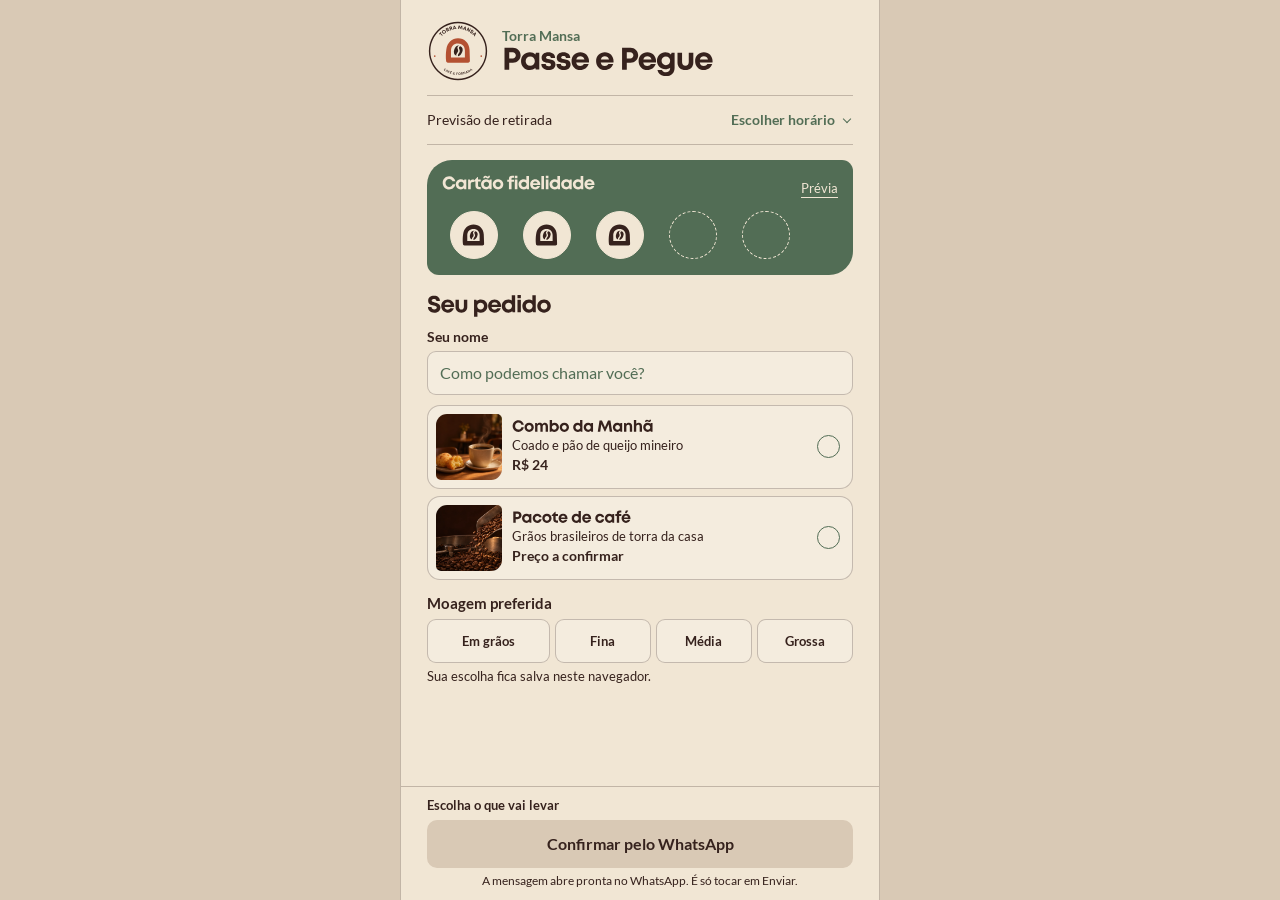
==== app/index.html @ 56e71d8d "Publicar aplicativo Passe e Pegue" ====
<!doctype html>
<html lang="pt-BR">
<head>
  <meta charset="utf-8">
  <meta name="viewport" content="width=device-width, initial-scale=1, viewport-fit=cover">
  <meta name="theme-color" content="#F1E6D4">
  <meta name="description" content="Passe e Pegue, retirada rápida da Torra Mansa Café & Fornada.">
  <title>Passe e Pegue · Torra Mansa</title>
  <link rel="icon" href="../assets/selo.svg" type="image/svg+xml">
  <link rel="stylesheet" href="estilo.css">
  <script src="app.js" defer></script>
</head>
<body>
  <div class="app">
    <header class="cabecalho">
      <div class="marca">
        <img src="../assets/selo.svg" alt="Selo da Torra Mansa Café &amp; Fornada" width="62" height="62">
        <div>
          <p>Torra Mansa</p>
          <h1><span class="mont-leitura">Passe e Pegue</span><span class="mont-linhas" aria-hidden="true"><svg class="mont-desenho" aria-hidden="true" focusable="false" width="6786" height="1000" viewBox="0 0 6786 1000"><g transform="translate(0 790)" fill="currentColor"><path transform="translate(0 0)" d="M349.4499969482422 -700.0H80.08999633789062V0.0H231.5399932861328V-218.5399932861328H349.4499969482422C490.0 -218.5399932861328 596.5399932861328 -321.2699890136719 596.5399932861328 -459.2699890136719C596.5399932861328 -597.4499816894531 489.8199920654297 -699.9999847412109 349.4499969482422 -699.9999847412109ZM342.8199920654297 -358.8199920654297H231.5399932861328V-559.7199859619141H342.8199920654297C402.9099884033203 -559.7199859619141 443.08998107910156 -517.4499816894531 443.08998107910156 -459.2699890136719C443.08998107910156 -401.0899963378906 402.9099884033203 -358.8199920654297 342.8199920654297 -358.8199920654297Z"/><path transform="translate(576 0)" d="M510.9100036621094 -540.8200073242188 495.30999755859375 -489.2200012207031C448.6300048828125 -530.8399963378906 387.2100067138672 -555.2699890136719 317.90000915527344 -555.2699890136719C155.45001220703125 -555.2699890136719 34.6300048828125 -433.62998962402344 34.6300048828125 -270.8099822998047C34.6300048828125 -107.3599853515625 155.45001220703125 15.280014038085938 317.90000915527344 15.280014038085938C386.02000427246094 15.280014038085938 446.52000427246094 -8.519989013671875 492.88999938964844 -49.1199951171875L505.44000244140625 -0.80999755859375H619.8899993896484V-540.8099975585938ZM329.8000030517578 -122.80999755859375C244.97999572753906 -122.80999755859375 182.6199951171875 -186.1699981689453 182.6199951171875 -270.80999755859375C182.6199951171875 -355.4499969482422 244.97999572753906 -418.80999755859375 329.8000030517578 -418.80999755859375C414.62001037597656 -418.80999755859375 476.8000030517578 -355.6300048828125 476.8000030517578 -270.80999755859375C476.8000030517578 -185.989990234375 414.62001037597656 -122.80999755859375 329.8000030517578 -122.80999755859375Z"/><path transform="translate(1226 0)" d="M261.9100036621094 15.270004272460938C398.27000427246094 15.270004272460938 488.36000061035156 -56.459991455078125 488.36000061035156 -166.63998413085938C488.36000061035156 -298.1899871826172 375.8999938964844 -316.8299865722656 287.80999755859375 -332.6499938964844C231.72000122070312 -342.8299865722656 185.6300048828125 -351.1899871826172 185.6300048828125 -387.1899871826172C185.6300048828125 -418.09999084472656 212.45001220703125 -438.9199981689453 257.90000915527344 -438.9199981689453C308.8100128173828 -438.9199981689453 338.90000915527344 -417.74000549316406 339.45001220703125 -374.8300018310547H478.00001525878906C477.45001220703125 -482.74000549316406 391.90000915527344 -555.2900085449219 261.5400085449219 -555.2900085449219C131.1800079345703 -555.2900085449219 44.27000427246094 -484.74000549316406 44.27000427246094 -382.5600128173828C44.27000427246094 -255.29000854492188 154.0 -232.20001220703125 240.27000427246094 -217.8400115966797C297.36000061035156 -208.30001831054688 344.1800079345703 -197.12002563476562 344.1800079345703 -160.21002197265625C344.1800079345703 -124.12002563476562 307.9100036621094 -105.76002502441406 267.37001037597656 -105.76002502441406C215.010009765625 -105.76002502441406 178.19000244140625 -129.76002502441406 177.4600067138672 -177.8500213623047H35.100006103515625C35.83000183105469 -62.120025634765625 126.3800048828125 15.239974975585938 261.9199981689453 15.239974975585938Z"/><path transform="translate(1711 0)" d="M261.9100036621094 15.270004272460938C398.27000427246094 15.270004272460938 488.36000061035156 -56.459991455078125 488.36000061035156 -166.63998413085938C488.36000061035156 -298.1899871826172 375.8999938964844 -316.8299865722656 287.80999755859375 -332.6499938964844C231.72000122070312 -342.8299865722656 185.6300048828125 -351.1899871826172 185.6300048828125 -387.1899871826172C185.6300048828125 -418.09999084472656 212.45001220703125 -438.9199981689453 257.90000915527344 -438.9199981689453C308.8100128173828 -438.9199981689453 338.90000915527344 -417.74000549316406 339.45001220703125 -374.8300018310547H478.00001525878906C477.45001220703125 -482.74000549316406 391.90000915527344 -555.2900085449219 261.5400085449219 -555.2900085449219C131.1800079345703 -555.2900085449219 44.27000427246094 -484.74000549316406 44.27000427246094 -382.5600128173828C44.27000427246094 -255.29000854492188 154.0 -232.20001220703125 240.27000427246094 -217.8400115966797C297.36000061035156 -208.30001831054688 344.1800079345703 -197.12002563476562 344.1800079345703 -160.21002197265625C344.1800079345703 -124.12002563476562 307.9100036621094 -105.76002502441406 267.37001037597656 -105.76002502441406C215.010009765625 -105.76002502441406 178.19000244140625 -129.76002502441406 177.4600067138672 -177.8500213623047H35.100006103515625C35.83000183105469 -62.120025634765625 126.3800048828125 15.239974975585938 261.9199981689453 15.239974975585938Z"/><path transform="translate(2196 0)" d="M594.2700042724609 -271.9100036621094C594.2700042724609 -427.4600067138672 480.5400085449219 -555.2800140380859 314.7200012207031 -555.2800140380859C154.4499969482422 -555.2800140380859 34.62998962402344 -432.6400146484375 34.62998962402344 -270.00001525878906C34.62998962402344 -108.18000793457031 155.26998901367188 15.269989013671875 314.71998596191406 15.269989013671875C440.0799865722656 15.269989013671875 543.4399871826172 -59.730010986328125 582.7099914550781 -177.4600067138672H429.25999450683594C407.0800018310547 -138.82000732421875 365.44000244140625 -114.82000732421875 314.7100067138672 -114.82000732421875C243.88999938964844 -114.82000732421875 195.44000244140625 -155.40000915527344 182.75 -229.10000610351562H591.4400024414062C593.260009765625 -243.37001037597656 594.260009765625 -257.6400146484375 594.260009765625 -271.91001892089844ZM314.7100067138672 -430.6400146484375C380.2300109863281 -430.6400146484375 427.6400146484375 -394.8400115966797 448.28001403808594 -328.82000732421875H186.6000213623047C203.56002807617188 -392.7300109863281 249.71002197265625 -430.6400146484375 314.71002197265625 -430.6400146484375Z"/><path transform="translate(2983 0)" d="M594.2700042724609 -271.9100036621094C594.2700042724609 -427.4600067138672 480.5400085449219 -555.2800140380859 314.7200012207031 -555.2800140380859C154.4499969482422 -555.2800140380859 34.62998962402344 -432.6400146484375 34.62998962402344 -270.00001525878906C34.62998962402344 -108.18000793457031 155.26998901367188 15.269989013671875 314.71998596191406 15.269989013671875C440.0799865722656 15.269989013671875 543.4399871826172 -59.730010986328125 582.7099914550781 -177.4600067138672H429.25999450683594C407.0800018310547 -138.82000732421875 365.44000244140625 -114.82000732421875 314.7100067138672 -114.82000732421875C243.88999938964844 -114.82000732421875 195.44000244140625 -155.40000915527344 182.75 -229.10000610351562H591.4400024414062C593.260009765625 -243.37001037597656 594.260009765625 -257.6400146484375 594.260009765625 -271.91001892089844ZM314.7100067138672 -430.6400146484375C380.2300109863281 -430.6400146484375 427.6400146484375 -394.8400115966797 448.28001403808594 -328.82000732421875H186.6000213623047C203.56002807617188 -392.7300109863281 249.71002197265625 -430.6400146484375 314.71002197265625 -430.6400146484375Z"/><path transform="translate(3770 0)" d="M349.4499969482422 -700.0H80.08999633789062V0.0H231.5399932861328V-218.5399932861328H349.4499969482422C490.0 -218.5399932861328 596.5399932861328 -321.2699890136719 596.5399932861328 -459.2699890136719C596.5399932861328 -597.4499816894531 489.8199920654297 -699.9999847412109 349.4499969482422 -699.9999847412109ZM342.8199920654297 -358.8199920654297H231.5399932861328V-559.7199859619141H342.8199920654297C402.9099884033203 -559.7199859619141 443.08998107910156 -517.4499816894531 443.08998107910156 -459.2699890136719C443.08998107910156 -401.0899963378906 402.9099884033203 -358.8199920654297 342.8199920654297 -358.8199920654297Z"/><path transform="translate(4346 0)" d="M594.2700042724609 -271.9100036621094C594.2700042724609 -427.4600067138672 480.5400085449219 -555.2800140380859 314.7200012207031 -555.2800140380859C154.4499969482422 -555.2800140380859 34.62998962402344 -432.6400146484375 34.62998962402344 -270.00001525878906C34.62998962402344 -108.18000793457031 155.26998901367188 15.269989013671875 314.71998596191406 15.269989013671875C440.0799865722656 15.269989013671875 543.4399871826172 -59.730010986328125 582.7099914550781 -177.4600067138672H429.25999450683594C407.0800018310547 -138.82000732421875 365.44000244140625 -114.82000732421875 314.7100067138672 -114.82000732421875C243.88999938964844 -114.82000732421875 195.44000244140625 -155.40000915527344 182.75 -229.10000610351562H591.4400024414062C593.260009765625 -243.37001037597656 594.260009765625 -257.6400146484375 594.260009765625 -271.91001892089844ZM314.7100067138672 -430.6400146484375C380.2300109863281 -430.6400146484375 427.6400146484375 -394.8400115966797 448.28001403808594 -328.82000732421875H186.6000213623047C203.56002807617188 -392.7300109863281 249.71002197265625 -430.6400146484375 314.71002197265625 -430.6400146484375Z"/><path transform="translate(4934 0)" d="M506.0899963378906 -540.0 482.5500030517578 -486.38999938964844C435.9300079345703 -529.4600067138672 373.45001220703125 -555.2700042724609 303.0900115966797 -555.2700042724609C152.27000427246094 -555.2700042724609 34.6300048828125 -435.0 34.6300048828125 -284.0C34.6300048828125 -132.17999267578125 152.27000427246094 -13.719985961914062 303.0900115966797 -13.719985961914062C361.53001403808594 -13.719985961914062 414.4900207519531 -31.339981079101562 457.4500274658203 -61.79998779296875V-41.71998596191406C457.4500274658203 37.28001403808594 396.09002685546875 85.010009765625 322.3600311279297 85.010009765625C268.4500274658203 85.010009765625 211.27003479003906 60.28001403808594 194.81002807617188 11.6400146484375H49.630035400390625C74.5400390625 135.00001525878906 178.5400390625 209.91001892089844 324.81004333496094 209.91001892089844C495.5400390625 209.91001892089844 600.6300354003906 106.37002563476562 600.6300354003906 -62.719970703125V-539.9899749755859ZM320.4500427246094 -144.25997924804688C240.0000457763672 -144.25997924804688 182.64004516601562 -203.25997924804688 182.64004516601562 -283.98997497558594C182.64004516601562 -364.07997131347656 240.82003784179688 -423.07997131347656 320.4600372314453 -423.07997131347656C400.9100341796875 -423.07997131347656 458.09002685546875 -364.2599639892578 458.09002685546875 -283.9899597167969C458.09002685546875 -203.0799560546875 400.09002685546875 -144.25994873046875 320.4500274658203 -144.25994873046875Z"/><path transform="translate(5565 0)" d="M316.82000732421875 15.279998779296875C469.5400085449219 15.279998779296875 570.0900115966797 -82.18000793457031 570.0900115966797 -228.00001525878906V-540.0000152587891H424.0900115966797V-244.63002014160156C424.0900115966797 -168.8200225830078 384.45001220703125 -122.00001525878906 316.82000732421875 -122.00001525878906C249.36000061035156 -122.00001525878906 208.72000122070312 -167.8200225830078 208.72000122070312 -244.63002014160156V-540.0000152587891H62.720001220703125V-228.00001525878906C62.720001220703125 -82.18000793457031 164.27000427246094 15.279998779296875 316.82000732421875 15.279998779296875Z"/><path transform="translate(6158 0)" d="M594.2700042724609 -271.9100036621094C594.2700042724609 -427.4600067138672 480.5400085449219 -555.2800140380859 314.7200012207031 -555.2800140380859C154.4499969482422 -555.2800140380859 34.62998962402344 -432.6400146484375 34.62998962402344 -270.00001525878906C34.62998962402344 -108.18000793457031 155.26998901367188 15.269989013671875 314.71998596191406 15.269989013671875C440.0799865722656 15.269989013671875 543.4399871826172 -59.730010986328125 582.7099914550781 -177.4600067138672H429.25999450683594C407.0800018310547 -138.82000732421875 365.44000244140625 -114.82000732421875 314.7100067138672 -114.82000732421875C243.88999938964844 -114.82000732421875 195.44000244140625 -155.40000915527344 182.75 -229.10000610351562H591.4400024414062C593.260009765625 -243.37001037597656 594.260009765625 -257.6400146484375 594.260009765625 -271.91001892089844ZM314.7100067138672 -430.6400146484375C380.2300109863281 -430.6400146484375 427.6400146484375 -394.8400115966797 448.28001403808594 -328.82000732421875H186.6000213623047C203.56002807617188 -392.7300109863281 249.71002197265625 -430.6400146484375 314.71002197265625 -430.6400146484375Z"/></g></svg></span></h1>
        </div>
      </div>

      <details class="retirada">
        <summary>
          <span>Previsão de retirada</span>
          <span class="retirada-valor" id="previsao">Escolher horário</span>
        </summary>
        <div class="horario">
          <label for="horario">Horário desejado</label>
          <input id="horario" type="time" aria-describedby="horario-ajuda">
          <p id="horario-ajuda">A cafeteria confirma o horário pelo WhatsApp.</p>
        </div>
      </details>
    </header>

    <main class="conteudo">
      <section class="fidelidade" aria-labelledby="titulo-fidelidade">
        <div class="fidelidade-cabecalho">
          <h2 id="titulo-fidelidade"><span class="mont-leitura">Cartão fidelidade</span><span class="mont-linhas" aria-hidden="true"><svg class="mont-desenho" aria-hidden="true" focusable="false" width="8507" height="1000" viewBox="0 0 8507 1000"><g transform="translate(0 790)" fill="currentColor"><path transform="translate(0 0)" d="M401.0899963378906 15.089996337890625C574.4499969482422 15.089996337890625 710.3600006103516 -100.63999938964844 742.0 -273.72999572753906H589.3600006103516C564.1800079345703 -185.08999633789062 493.1800079345703 -129.4499969482422 401.0900115966797 -129.4499969482422C282.6300048828125 -129.4499969482422 193.0900115966797 -223.27000427246094 193.0900115966797 -349.1800079345703C193.0900115966797 -475.0900115966797 282.6300048828125 -570.5400085449219 401.0900115966797 -570.5400085449219C489.3600158691406 -570.5400085449219 559.3600158691406 -518.9000091552734 588.0000152587891 -436.260009765625H739.8200225830078C707.3700256347656 -602.3500061035156 571.4600219726562 -715.0800018310547 401.1000213623047 -715.0800018310547C195.55001831054688 -715.0800018310547 39.6400146484375 -557.5299987792969 39.6400146484375 -349.1699981689453C39.6400146484375 -142.44000244140625 195.55001831054688 15.110000610351562 401.1000213623047 15.110000610351562Z"/><path transform="translate(731 0)" d="M510.9100036621094 -540.8200073242188 495.30999755859375 -489.2200012207031C448.6300048828125 -530.8399963378906 387.2100067138672 -555.2699890136719 317.90000915527344 -555.2699890136719C155.45001220703125 -555.2699890136719 34.6300048828125 -433.62998962402344 34.6300048828125 -270.8099822998047C34.6300048828125 -107.3599853515625 155.45001220703125 15.280014038085938 317.90000915527344 15.280014038085938C386.02000427246094 15.280014038085938 446.52000427246094 -8.519989013671875 492.88999938964844 -49.1199951171875L505.44000244140625 -0.80999755859375H619.8899993896484V-540.8099975585938ZM329.8000030517578 -122.80999755859375C244.97999572753906 -122.80999755859375 182.6199951171875 -186.1699981689453 182.6199951171875 -270.80999755859375C182.6199951171875 -355.4499969482422 244.97999572753906 -418.80999755859375 329.8000030517578 -418.80999755859375C414.62001037597656 -418.80999755859375 476.8000030517578 -355.6300048828125 476.8000030517578 -270.80999755859375C476.8000030517578 -185.989990234375 414.62001037597656 -122.80999755859375 329.8000030517578 -122.80999755859375Z"/><path transform="translate(1381 0)" d="M346.27000427246094 -543.0C276.9100036621094 -543.0 228.12001037597656 -521.5899963378906 189.67001342773438 -473.8399963378906L163.7200164794922 -540.0H70.09001159667969V0.0H216.0900115966797V-280.5399932861328C216.0900115966797 -368.8199920654297 248.6300048828125 -405.2699890136719 330.9100036621094 -405.2699890136719H394.27000427246094V-542.9999847412109Z"/><path transform="translate(1752 0)" d="M334.0899963378906 -130.0C280.9100036621094 -130.0 250.91000366210938 -160.0 250.91000366210938 -212.17999267578125V-422.62998962402344H397.4499969482422V-539.9999847412109H248.4499969482422V-680.9099884033203H220.5399932861328L7.269989013671875 -454.17999267578125V-422.62998962402344H104.90998840332031V-192.8199920654297C104.90998840332031 -72.99998474121094 177.9099884033203 1.52587890625e-05 296.71998596191406 1.52587890625e-05H400.4499816894531V-129.99998474121094Z"/><path transform="translate(2137 0)" d="M236.17999267578125 -611.7299957275391C236.17999267578125 -635.4599914550781 252.71998596191406 -652.0999908447266 271.989990234375 -652.0999908447266C285.4399871826172 -652.0999908447266 299.4399871826172 -643.0099945068359 316.4399871826172 -632.9199981689453C340.8899841308594 -618.4700012207031 369.5299835205078 -599.1999969482422 410.16998291015625 -599.1999969482422C480.989990234375 -599.1999969482422 524.7199859619141 -651.2899932861328 524.7199859619141 -735.1100006103516V-746.1100006103516H443.989990234375V-737.1100006103516C443.989990234375 -712.3800048828125 429.4399871826172 -695.7400054931641 408.34999084472656 -695.7400054931641C389.8899841308594 -695.7400054931641 374.7099914550781 -705.8300018310547 358.5299987792969 -717.9199981689453C336.7099914550781 -734.0099945068359 311.0699920654297 -750.4700012207031 270.97999572753906 -750.4700012207031C198.33999633789062 -750.4700012207031 155.61000061035156 -697.5599975585938 155.61000061035156 -614.5599975585938V-604.0200042724609H236.16000366210938ZM510.88999938964844 -540.8400115966797 495.2899932861328 -489.24000549316406C448.61000061035156 -530.8600006103516 387.19000244140625 -555.2899932861328 317.8800048828125 -555.2899932861328C155.4300079345703 -555.2899932861328 34.61000061035156 -433.6499938964844 34.61000061035156 -270.8299865722656C34.61000061035156 -107.37998962402344 155.4300079345703 15.260009765625 317.8800048828125 15.260009765625C386.0 15.260009765625 446.5 -8.539993286132812 492.8699951171875 -49.13999938964844L505.4199981689453 -0.8300018310546875H619.8699951171875V-540.8300018310547ZM329.7799987792969 -122.83000183105469C244.95999145507812 -122.83000183105469 182.59999084472656 -186.19000244140625 182.59999084472656 -270.8300018310547C182.59999084472656 -355.4700012207031 244.95999145507812 -418.8300018310547 329.7799987792969 -418.8300018310547C414.6000061035156 -418.8300018310547 476.7799987792969 -355.65000915527344 476.7799987792969 -270.8300018310547C476.7799987792969 -186.00999450683594 414.6000061035156 -122.83000183105469 329.7799987792969 -122.83000183105469Z"/><path transform="translate(2787 0)" d="M326.5500030517578 15.270004272460938C493.0 15.270004272460938 618.4600067138672 -107.17999267578125 618.4600067138672 -270.0C618.4600067138672 -433.63999938964844 493.0 -555.2799987792969 326.5500030517578 -555.2799987792969C159.27999877929688 -555.2799987792969 34.63999938964844 -433.8199920654297 34.63999938964844 -269.99998474121094C34.63999938964844 -107.17997741699219 159.27999877929688 15.27001953125 326.5500030517578 15.27001953125ZM326.5500030517578 -121.99998474121094C242.37001037597656 -121.99998474121094 182.6400146484375 -182.53997802734375 182.6400146484375 -269.99998474121094C182.6400146484375 -357.4499816894531 242.37001037597656 -417.99998474121094 326.5500030517578 -417.99998474121094C410.72999572753906 -417.99998474121094 470.4599914550781 -357.4499816894531 470.4599914550781 -269.99998474121094C470.4599914550781 -182.53997802734375 410.72999572753906 -121.99998474121094 326.5500030517578 -121.99998474121094Z"/><path transform="translate(3599 0)" d="M400.72999572753906 -532.7299957275391H261.0899963378906V-578.0C261.0899963378906 -616.4600067138672 281.9100036621094 -636.2800140380859 320.37001037597656 -636.2800140380859H399.7300109863281V-751.1900177001953H291.0900115966797C177.6400146484375 -751.1900177001953 119.73001098632812 -685.0100250244141 119.73001098632812 -581.6500244140625V-532.7400207519531H25.370010375976562V-412.38002014160156H118.92001342773438V-0.02001953125H264.9200134277344V-412.38002014160156H400.7400207519531Z"/><path transform="translate(3974 0)" d="M70.36000061035156 -612.0H215.80999755859375V-747.7299957275391H70.36000061035156ZM70.08999633789062 0.0H216.08999633789062V-540.0H70.08999633789062Z"/><path transform="translate(4220 0)" d="M466.72999572753906 -734.6399993896484V-510.5399932861328C424.94000244140625 -539.0699920654297 374.32000732421875 -555.2699890136719 318.5500030517578 -555.2699890136719C154.72999572753906 -555.2699890136719 34.63999938964844 -433.62998962402344 34.63999938964844 -269.989990234375C34.63999938964844 -106.52998352050781 154.72999572753906 16.110015869140625 318.5500030517578 16.110015869140625C384.0 16.110015869140625 442.3500061035156 -6.389984130859375 487.6700134277344 -44.959991455078125L504.91001892089844 0.010009765625H612.7300262451172V-734.6299896240234ZM330.46002197265625 -121.989990234375C245.6400146484375 -121.989990234375 183.46002197265625 -185.16998291015625 183.46002197265625 -269.989990234375C183.46002197265625 -354.80999755859375 245.6400146484375 -417.989990234375 330.46002197265625 -417.989990234375C415.280029296875 -417.989990234375 477.64002990722656 -354.62998962402344 477.64002990722656 -269.989990234375C477.64002990722656 -185.5299835205078 415.280029296875 -121.989990234375 330.46002197265625 -121.989990234375Z"/><path transform="translate(4863 0)" d="M594.2700042724609 -271.9100036621094C594.2700042724609 -427.4600067138672 480.5400085449219 -555.2800140380859 314.7200012207031 -555.2800140380859C154.4499969482422 -555.2800140380859 34.62998962402344 -432.6400146484375 34.62998962402344 -270.00001525878906C34.62998962402344 -108.18000793457031 155.26998901367188 15.269989013671875 314.71998596191406 15.269989013671875C440.0799865722656 15.269989013671875 543.4399871826172 -59.730010986328125 582.7099914550781 -177.4600067138672H429.25999450683594C407.0800018310547 -138.82000732421875 365.44000244140625 -114.82000732421875 314.7100067138672 -114.82000732421875C243.88999938964844 -114.82000732421875 195.44000244140625 -155.40000915527344 182.75 -229.10000610351562H591.4400024414062C593.260009765625 -243.37001037597656 594.260009765625 -257.6400146484375 594.260009765625 -271.91001892089844ZM314.7100067138672 -430.6400146484375C380.2300109863281 -430.6400146484375 427.6400146484375 -394.8400115966797 448.28001403808594 -328.82000732421875H186.6000213623047C203.56002807617188 -392.7300109863281 249.71002197265625 -430.6400146484375 314.71002197265625 -430.6400146484375Z"/><path transform="translate(5451 0)" d="M70.08999633789062 0.0H216.08999633789062V-734.6300048828125H70.08999633789062Z"/><path transform="translate(5697 0)" d="M70.36000061035156 -612.0H215.80999755859375V-747.7299957275391H70.36000061035156ZM70.08999633789062 0.0H216.08999633789062V-540.0H70.08999633789062Z"/><path transform="translate(5943 0)" d="M466.72999572753906 -734.6399993896484V-510.5399932861328C424.94000244140625 -539.0699920654297 374.32000732421875 -555.2699890136719 318.5500030517578 -555.2699890136719C154.72999572753906 -555.2699890136719 34.63999938964844 -433.62998962402344 34.63999938964844 -269.989990234375C34.63999938964844 -106.52998352050781 154.72999572753906 16.110015869140625 318.5500030517578 16.110015869140625C384.0 16.110015869140625 442.3500061035156 -6.389984130859375 487.6700134277344 -44.959991455078125L504.91001892089844 0.010009765625H612.7300262451172V-734.6299896240234ZM330.46002197265625 -121.989990234375C245.6400146484375 -121.989990234375 183.46002197265625 -185.16998291015625 183.46002197265625 -269.989990234375C183.46002197265625 -354.80999755859375 245.6400146484375 -417.989990234375 330.46002197265625 -417.989990234375C415.280029296875 -417.989990234375 477.64002990722656 -354.62998962402344 477.64002990722656 -269.989990234375C477.64002990722656 -185.5299835205078 415.280029296875 -121.989990234375 330.46002197265625 -121.989990234375Z"/><path transform="translate(6586 0)" d="M510.9100036621094 -540.8200073242188 495.30999755859375 -489.2200012207031C448.6300048828125 -530.8399963378906 387.2100067138672 -555.2699890136719 317.90000915527344 -555.2699890136719C155.45001220703125 -555.2699890136719 34.6300048828125 -433.62998962402344 34.6300048828125 -270.8099822998047C34.6300048828125 -107.3599853515625 155.45001220703125 15.280014038085938 317.90000915527344 15.280014038085938C386.02000427246094 15.280014038085938 446.52000427246094 -8.519989013671875 492.88999938964844 -49.1199951171875L505.44000244140625 -0.80999755859375H619.8899993896484V-540.8099975585938ZM329.8000030517578 -122.80999755859375C244.97999572753906 -122.80999755859375 182.6199951171875 -186.1699981689453 182.6199951171875 -270.80999755859375C182.6199951171875 -355.4499969482422 244.97999572753906 -418.80999755859375 329.8000030517578 -418.80999755859375C414.62001037597656 -418.80999755859375 476.8000030517578 -355.6300048828125 476.8000030517578 -270.80999755859375C476.8000030517578 -185.989990234375 414.62001037597656 -122.80999755859375 329.8000030517578 -122.80999755859375Z"/><path transform="translate(7236 0)" d="M466.72999572753906 -734.6399993896484V-510.5399932861328C424.94000244140625 -539.0699920654297 374.32000732421875 -555.2699890136719 318.5500030517578 -555.2699890136719C154.72999572753906 -555.2699890136719 34.63999938964844 -433.62998962402344 34.63999938964844 -269.989990234375C34.63999938964844 -106.52998352050781 154.72999572753906 16.110015869140625 318.5500030517578 16.110015869140625C384.0 16.110015869140625 442.3500061035156 -6.389984130859375 487.6700134277344 -44.959991455078125L504.91001892089844 0.010009765625H612.7300262451172V-734.6299896240234ZM330.46002197265625 -121.989990234375C245.6400146484375 -121.989990234375 183.46002197265625 -185.16998291015625 183.46002197265625 -269.989990234375C183.46002197265625 -354.80999755859375 245.6400146484375 -417.989990234375 330.46002197265625 -417.989990234375C415.280029296875 -417.989990234375 477.64002990722656 -354.62998962402344 477.64002990722656 -269.989990234375C477.64002990722656 -185.5299835205078 415.280029296875 -121.989990234375 330.46002197265625 -121.989990234375Z"/><path transform="translate(7879 0)" d="M594.2700042724609 -271.9100036621094C594.2700042724609 -427.4600067138672 480.5400085449219 -555.2800140380859 314.7200012207031 -555.2800140380859C154.4499969482422 -555.2800140380859 34.62998962402344 -432.6400146484375 34.62998962402344 -270.00001525878906C34.62998962402344 -108.18000793457031 155.26998901367188 15.269989013671875 314.71998596191406 15.269989013671875C440.0799865722656 15.269989013671875 543.4399871826172 -59.730010986328125 582.7099914550781 -177.4600067138672H429.25999450683594C407.0800018310547 -138.82000732421875 365.44000244140625 -114.82000732421875 314.7100067138672 -114.82000732421875C243.88999938964844 -114.82000732421875 195.44000244140625 -155.40000915527344 182.75 -229.10000610351562H591.4400024414062C593.260009765625 -243.37001037597656 594.260009765625 -257.6400146484375 594.260009765625 -271.91001892089844ZM314.7100067138672 -430.6400146484375C380.2300109863281 -430.6400146484375 427.6400146484375 -394.8400115966797 448.28001403808594 -328.82000732421875H186.6000213623047C203.56002807617188 -392.7300109863281 249.71002197265625 -430.6400146484375 314.71002197265625 -430.6400146484375Z"/></g></svg></span></h2>
          <span>Prévia</span>
        </div>
        <div class="selos" role="img" aria-label="Prévia do cartão com três selos preenchidos e espaços para novos selos">
          <span class="carimbo preenchido"><img src="assets/carimbo.svg" width="24" height="24" alt=""></span>
          <span class="carimbo preenchido"><img src="assets/carimbo.svg" width="24" height="24" alt=""></span>
          <span class="carimbo preenchido"><img src="assets/carimbo.svg" width="24" height="24" alt=""></span>
          <span class="carimbo"></span>
          <span class="carimbo"></span>
        </div>
      </section>

      <form id="pedido" aria-labelledby="titulo-pedido" novalidate>
        <h2 id="titulo-pedido"><span class="mont-leitura">Seu pedido</span><span class="mont-linhas" aria-hidden="true"><svg class="mont-desenho" aria-hidden="true" focusable="false" width="5374" height="1000" viewBox="0 0 5374 1000"><g transform="translate(0 790)" fill="currentColor"><path transform="translate(0 0)" d="M312.36000061035156 13.910003662109375C457.27000427246094 13.910003662109375 577.7200012207031 -59.44999694824219 577.7200012207031 -210.62998962402344C577.7200012207031 -367.4499969482422 443.7200012207031 -400.7200012207031 337.0 -427.7200012207031C262.9100036621094 -445.4499969482422 202.08999633789062 -460.36000061035156 202.08999633789062 -509.6300048828125C202.08999633789062 -555.4500122070312 251.8199920654297 -576.27001953125 300.9099884033203 -576.27001953125C357.5399932861328 -576.27001953125 407.2699890136719 -548.0000152587891 407.2699890136719 -487.7200164794922H556.9099884033203C556.9099884033203 -627.1800231933594 465.4499816894531 -713.0900268554688 304.53997802734375 -713.0900268554688C149.53997802734375 -713.0900268554688 50.629974365234375 -637.4500274658203 50.629974365234375 -503.1800231933594C50.629974365234375 -352.3600158691406 178.81997680664062 -321.7200164794922 284.35997009277344 -295.7200164794922C360.2699737548828 -278.00001525878906 424.08998107910156 -263.0900115966797 424.08998107910156 -208.82000732421875C424.08998107910156 -156.6300048828125 368.3599853515625 -126.54000854492188 311.3599853515625 -126.54000854492188C249.44998168945312 -126.54000854492188 193.53997802734375 -159.1800079345703 193.53997802734375 -226.82000732421875H40.90997314453125C40.90997314453125 -76.36000061035156 151.62997436523438 13.910003662109375 312.35997009277344 13.910003662109375Z"/><path transform="translate(579 0)" d="M594.2700042724609 -271.9100036621094C594.2700042724609 -427.4600067138672 480.5400085449219 -555.2800140380859 314.7200012207031 -555.2800140380859C154.4499969482422 -555.2800140380859 34.62998962402344 -432.6400146484375 34.62998962402344 -270.00001525878906C34.62998962402344 -108.18000793457031 155.26998901367188 15.269989013671875 314.71998596191406 15.269989013671875C440.0799865722656 15.269989013671875 543.4399871826172 -59.730010986328125 582.7099914550781 -177.4600067138672H429.25999450683594C407.0800018310547 -138.82000732421875 365.44000244140625 -114.82000732421875 314.7100067138672 -114.82000732421875C243.88999938964844 -114.82000732421875 195.44000244140625 -155.40000915527344 182.75 -229.10000610351562H591.4400024414062C593.260009765625 -243.37001037597656 594.260009765625 -257.6400146484375 594.260009765625 -271.91001892089844ZM314.7100067138672 -430.6400146484375C380.2300109863281 -430.6400146484375 427.6400146484375 -394.8400115966797 448.28001403808594 -328.82000732421875H186.6000213623047C203.56002807617188 -392.7300109863281 249.71002197265625 -430.6400146484375 314.71002197265625 -430.6400146484375Z"/><path transform="translate(1167 0)" d="M316.82000732421875 15.279998779296875C469.5400085449219 15.279998779296875 570.0900115966797 -82.18000793457031 570.0900115966797 -228.00001525878906V-540.0000152587891H424.0900115966797V-244.63002014160156C424.0900115966797 -168.8200225830078 384.45001220703125 -122.00001525878906 316.82000732421875 -122.00001525878906C249.36000061035156 -122.00001525878906 208.72000122070312 -167.8200225830078 208.72000122070312 -244.63002014160156V-540.0000152587891H62.720001220703125V-228.00001525878906C62.720001220703125 -82.18000793457031 164.27000427246094 15.279998779296875 316.82000732421875 15.279998779296875Z"/><path transform="translate(1959 0)" d="M364.63999938964844 -555.2700042724609C297.2799987792969 -555.2700042724609 237.41000366210938 -531.5299987792969 191.55999755859375 -490.9100036621094L166.6300048828125 -540.0H70.08000183105469V194.63999938964844H216.0800018310547V-29.3699951171875C257.94000244140625 -0.4099884033203125 308.6999969482422 16.090011596679688 364.6199951171875 16.090011596679688C527.2599945068359 16.090011596679688 647.5299987792969 -106.54998779296875 647.5299987792969 -270.00999450683594C647.5299987792969 -433.6499938964844 527.2599945068359 -555.2899932861328 364.6199951171875 -555.2899932861328ZM352.7099914550781 -122.01998901367188C267.8899841308594 -122.01998901367188 205.5299835205078 -185.37998962402344 205.5299835205078 -270.0199890136719C205.5299835205078 -354.6599884033203 267.8899841308594 -418.0199890136719 352.7099914550781 -418.0199890136719C437.5299987792969 -418.0199890136719 499.7099914550781 -354.8399963378906 499.7099914550781 -270.0199890136719C499.7099914550781 -185.19998168945312 437.5299987792969 -122.01998901367188 352.7099914550781 -122.01998901367188Z"/><path transform="translate(2601 0)" d="M594.2700042724609 -271.9100036621094C594.2700042724609 -427.4600067138672 480.5400085449219 -555.2800140380859 314.7200012207031 -555.2800140380859C154.4499969482422 -555.2800140380859 34.62998962402344 -432.6400146484375 34.62998962402344 -270.00001525878906C34.62998962402344 -108.18000793457031 155.26998901367188 15.269989013671875 314.71998596191406 15.269989013671875C440.0799865722656 15.269989013671875 543.4399871826172 -59.730010986328125 582.7099914550781 -177.4600067138672H429.25999450683594C407.0800018310547 -138.82000732421875 365.44000244140625 -114.82000732421875 314.7100067138672 -114.82000732421875C243.88999938964844 -114.82000732421875 195.44000244140625 -155.40000915527344 182.75 -229.10000610351562H591.4400024414062C593.260009765625 -243.37001037597656 594.260009765625 -257.6400146484375 594.260009765625 -271.91001892089844ZM314.7100067138672 -430.6400146484375C380.2300109863281 -430.6400146484375 427.6400146484375 -394.8400115966797 448.28001403808594 -328.82000732421875H186.6000213623047C203.56002807617188 -392.7300109863281 249.71002197265625 -430.6400146484375 314.71002197265625 -430.6400146484375Z"/><path transform="translate(3189 0)" d="M466.72999572753906 -734.6399993896484V-510.5399932861328C424.94000244140625 -539.0699920654297 374.32000732421875 -555.2699890136719 318.5500030517578 -555.2699890136719C154.72999572753906 -555.2699890136719 34.63999938964844 -433.62998962402344 34.63999938964844 -269.989990234375C34.63999938964844 -106.52998352050781 154.72999572753906 16.110015869140625 318.5500030517578 16.110015869140625C384.0 16.110015869140625 442.3500061035156 -6.389984130859375 487.6700134277344 -44.959991455078125L504.91001892089844 0.010009765625H612.7300262451172V-734.6299896240234ZM330.46002197265625 -121.989990234375C245.6400146484375 -121.989990234375 183.46002197265625 -185.16998291015625 183.46002197265625 -269.989990234375C183.46002197265625 -354.80999755859375 245.6400146484375 -417.989990234375 330.46002197265625 -417.989990234375C415.280029296875 -417.989990234375 477.64002990722656 -354.62998962402344 477.64002990722656 -269.989990234375C477.64002990722656 -185.5299835205078 415.280029296875 -121.989990234375 330.46002197265625 -121.989990234375Z"/><path transform="translate(3832 0)" d="M70.36000061035156 -612.0H215.80999755859375V-747.7299957275391H70.36000061035156ZM70.08999633789062 0.0H216.08999633789062V-540.0H70.08999633789062Z"/><path transform="translate(4078 0)" d="M466.72999572753906 -734.6399993896484V-510.5399932861328C424.94000244140625 -539.0699920654297 374.32000732421875 -555.2699890136719 318.5500030517578 -555.2699890136719C154.72999572753906 -555.2699890136719 34.63999938964844 -433.62998962402344 34.63999938964844 -269.989990234375C34.63999938964844 -106.52998352050781 154.72999572753906 16.110015869140625 318.5500030517578 16.110015869140625C384.0 16.110015869140625 442.3500061035156 -6.389984130859375 487.6700134277344 -44.959991455078125L504.91001892089844 0.010009765625H612.7300262451172V-734.6299896240234ZM330.46002197265625 -121.989990234375C245.6400146484375 -121.989990234375 183.46002197265625 -185.16998291015625 183.46002197265625 -269.989990234375C183.46002197265625 -354.80999755859375 245.6400146484375 -417.989990234375 330.46002197265625 -417.989990234375C415.280029296875 -417.989990234375 477.64002990722656 -354.62998962402344 477.64002990722656 -269.989990234375C477.64002990722656 -185.5299835205078 415.280029296875 -121.989990234375 330.46002197265625 -121.989990234375Z"/><path transform="translate(4721 0)" d="M326.5500030517578 15.270004272460938C493.0 15.270004272460938 618.4600067138672 -107.17999267578125 618.4600067138672 -270.0C618.4600067138672 -433.63999938964844 493.0 -555.2799987792969 326.5500030517578 -555.2799987792969C159.27999877929688 -555.2799987792969 34.63999938964844 -433.8199920654297 34.63999938964844 -269.99998474121094C34.63999938964844 -107.17997741699219 159.27999877929688 15.27001953125 326.5500030517578 15.27001953125ZM326.5500030517578 -121.99998474121094C242.37001037597656 -121.99998474121094 182.6400146484375 -182.53997802734375 182.6400146484375 -269.99998474121094C182.6400146484375 -357.4499816894531 242.37001037597656 -417.99998474121094 326.5500030517578 -417.99998474121094C410.72999572753906 -417.99998474121094 470.4599914550781 -357.4499816894531 470.4599914550781 -269.99998474121094C470.4599914550781 -182.53997802734375 410.72999572753906 -121.99998474121094 326.5500030517578 -121.99998474121094Z"/></g></svg></span></h2>
        <div class="cliente">
          <label for="cliente">Seu nome</label>
          <input id="cliente" name="cliente" type="text" autocomplete="name" autocapitalize="words"
            maxlength="80" required aria-describedby="cliente-aviso" placeholder="Como podemos chamar você?">
          <p id="cliente-aviso" hidden>Digite seu nome para identificar o pedido.</p>
        </div>
        <label class="item">
          <input type="checkbox" name="produto" value="combo" aria-labelledby="nome-combo" aria-describedby="descricao-combo preco-combo">
          <img class="produto-foto" src="../assets/combo-mobile.webp" alt="" width="66" height="66">
          <span class="produto-texto">
            <strong id="nome-combo"><span class="mont-leitura">Combo da Manhã</span><span class="mont-linhas" aria-hidden="true"><svg class="mont-desenho" aria-hidden="true" focusable="false" width="8854" height="1000" viewBox="0 0 8854 1000"><g transform="translate(0 790)" fill="currentColor"><path transform="translate(0 0)" d="M401.0899963378906 15.089996337890625C574.4499969482422 15.089996337890625 710.3600006103516 -100.63999938964844 742.0 -273.72999572753906H589.3600006103516C564.1800079345703 -185.08999633789062 493.1800079345703 -129.4499969482422 401.0900115966797 -129.4499969482422C282.6300048828125 -129.4499969482422 193.0900115966797 -223.27000427246094 193.0900115966797 -349.1800079345703C193.0900115966797 -475.0900115966797 282.6300048828125 -570.5400085449219 401.0900115966797 -570.5400085449219C489.3600158691406 -570.5400085449219 559.3600158691406 -518.9000091552734 588.0000152587891 -436.260009765625H739.8200225830078C707.3700256347656 -602.3500061035156 571.4600219726562 -715.0800018310547 401.1000213623047 -715.0800018310547C195.55001831054688 -715.0800018310547 39.6400146484375 -557.5299987792969 39.6400146484375 -349.1699981689453C39.6400146484375 -142.44000244140625 195.55001831054688 15.110000610351562 401.1000213623047 15.110000610351562Z"/><path transform="translate(746 0)" d="M326.5500030517578 15.270004272460938C493.0 15.270004272460938 618.4600067138672 -107.17999267578125 618.4600067138672 -270.0C618.4600067138672 -433.63999938964844 493.0 -555.2799987792969 326.5500030517578 -555.2799987792969C159.27999877929688 -555.2799987792969 34.63999938964844 -433.8199920654297 34.63999938964844 -269.99998474121094C34.63999938964844 -107.17997741699219 159.27999877929688 15.27001953125 326.5500030517578 15.27001953125ZM326.5500030517578 -121.99998474121094C242.37001037597656 -121.99998474121094 182.6400146484375 -182.53997802734375 182.6400146484375 -269.99998474121094C182.6400146484375 -357.4499816894531 242.37001037597656 -417.99998474121094 326.5500030517578 -417.99998474121094C410.72999572753906 -417.99998474121094 470.4599914550781 -357.4499816894531 470.4599914550781 -269.99998474121094C470.4599914550781 -182.53997802734375 410.72999572753906 -121.99998474121094 326.5500030517578 -121.99998474121094Z"/><path transform="translate(1374 0)" d="M684.4499969482422 -552.8200073242188C615.7299957275391 -552.8200073242188 554.1999969482422 -518.8600006103516 517.3000030517578 -466.4100036621094C485.99000549316406 -520.6900024414062 429.2200012207031 -552.8200073242188 360.5400085449219 -552.8200073242188C296.94000244140625 -552.8200073242188 237.79000854492188 -521.4100036621094 199.4600067138672 -473.0500030517578L172.0900115966797 -540.0H70.09001159667969V0.0H216.0900115966797V-292.0899963378906C216.0900115966797 -376.62998962402344 255.54000854492188 -424.62998962402344 321.5400085449219 -424.62998962402344C373.82000732421875 -424.62998962402344 401.27000427246094 -386.62998962402344 401.27000427246094 -314.5399932861328V0.0H543.6300048828125V-292.0899963378906C543.6300048828125 -376.62998962402344 582.2700042724609 -424.62998962402344 647.4499969482422 -424.62998962402344C700.3600006103516 -424.62998962402344 728.6300048828125 -386.62998962402344 728.6300048828125 -314.5399932861328V0.0H874.6300048828125V-338.6300048828125C874.6300048828125 -465.1800079345703 796.1800079345703 -552.8200073242188 684.4500122070312 -552.8200073242188Z"/><path transform="translate(2287 0)" d="M364.27000427246094 -555.2700042724609C308.36000061035156 -555.2700042724609 257.7899932861328 -539.1600036621094 216.07998657226562 -510.7799987792969V-734.6300048828125H70.07998657226562V0.0099945068359375H177.89999389648438L195.1999969482422 -45.12001037597656C240.41000366210938 -6.9300079345703125 298.6600036621094 15.289993286132812 364.27000427246094 15.289993286132812C528.9100036621094 15.289993286132812 648.1800079345703 -106.53001403808594 648.1800079345703 -269.9900207519531C648.1800079345703 -433.63002014160156 528.9100036621094 -555.27001953125 364.27000427246094 -555.27001953125ZM352.36000061035156 -122.81001281738281C267.5399932861328 -122.81001281738281 205.17999267578125 -186.36001586914062 205.17999267578125 -270.00001525878906C205.17999267578125 -354.6400146484375 267.5399932861328 -418.00001525878906 352.36000061035156 -418.00001525878906C437.1800079345703 -418.00001525878906 499.36000061035156 -354.8200225830078 499.36000061035156 -270.00001525878906C499.36000061035156 -186.00001525878906 437.1800079345703 -122.82002258300781 352.36000061035156 -122.82002258300781Z"/><path transform="translate(2945 0)" d="M326.5500030517578 15.270004272460938C493.0 15.270004272460938 618.4600067138672 -107.17999267578125 618.4600067138672 -270.0C618.4600067138672 -433.63999938964844 493.0 -555.2799987792969 326.5500030517578 -555.2799987792969C159.27999877929688 -555.2799987792969 34.63999938964844 -433.8199920654297 34.63999938964844 -269.99998474121094C34.63999938964844 -107.17997741699219 159.27999877929688 15.27001953125 326.5500030517578 15.27001953125ZM326.5500030517578 -121.99998474121094C242.37001037597656 -121.99998474121094 182.6400146484375 -182.53997802734375 182.6400146484375 -269.99998474121094C182.6400146484375 -357.4499816894531 242.37001037597656 -417.99998474121094 326.5500030517578 -417.99998474121094C410.72999572753906 -417.99998474121094 470.4599914550781 -357.4499816894531 470.4599914550781 -269.99998474121094C470.4599914550781 -182.53997802734375 410.72999572753906 -121.99998474121094 326.5500030517578 -121.99998474121094Z"/><path transform="translate(3787 0)" d="M466.72999572753906 -734.6399993896484V-510.5399932861328C424.94000244140625 -539.0699920654297 374.32000732421875 -555.2699890136719 318.5500030517578 -555.2699890136719C154.72999572753906 -555.2699890136719 34.63999938964844 -433.62998962402344 34.63999938964844 -269.989990234375C34.63999938964844 -106.52998352050781 154.72999572753906 16.110015869140625 318.5500030517578 16.110015869140625C384.0 16.110015869140625 442.3500061035156 -6.389984130859375 487.6700134277344 -44.959991455078125L504.91001892089844 0.010009765625H612.7300262451172V-734.6299896240234ZM330.46002197265625 -121.989990234375C245.6400146484375 -121.989990234375 183.46002197265625 -185.16998291015625 183.46002197265625 -269.989990234375C183.46002197265625 -354.80999755859375 245.6400146484375 -417.989990234375 330.46002197265625 -417.989990234375C415.280029296875 -417.989990234375 477.64002990722656 -354.62998962402344 477.64002990722656 -269.989990234375C477.64002990722656 -185.5299835205078 415.280029296875 -121.989990234375 330.46002197265625 -121.989990234375Z"/><path transform="translate(4445 0)" d="M510.9100036621094 -540.8200073242188 495.30999755859375 -489.2200012207031C448.6300048828125 -530.8399963378906 387.2100067138672 -555.2699890136719 317.90000915527344 -555.2699890136719C155.45001220703125 -555.2699890136719 34.6300048828125 -433.62998962402344 34.6300048828125 -270.8099822998047C34.6300048828125 -107.3599853515625 155.45001220703125 15.280014038085938 317.90000915527344 15.280014038085938C386.02000427246094 15.280014038085938 446.52000427246094 -8.519989013671875 492.88999938964844 -49.1199951171875L505.44000244140625 -0.80999755859375H619.8899993896484V-540.8099975585938ZM329.8000030517578 -122.80999755859375C244.97999572753906 -122.80999755859375 182.6199951171875 -186.1699981689453 182.6199951171875 -270.80999755859375C182.6199951171875 -355.4499969482422 244.97999572753906 -418.80999755859375 329.8000030517578 -418.80999755859375C414.62001037597656 -418.80999755859375 476.8000030517578 -355.6300048828125 476.8000030517578 -270.80999755859375C476.8000030517578 -185.989990234375 414.62001037597656 -122.80999755859375 329.8000030517578 -122.80999755859375Z"/><path transform="translate(5324 0)" d="M937.9100036621094 0.0 829.4499969482422 -700.0H677.3600006103516L487.1300048828125 -270.86000061035156L297.82000732421875 -700.0H146.0900115966797L36.45001220703125 0.0H190.7200164794922L259.91001892089844 -456.7100067138672L468.63002014160156 -1.2700042724609375H505.91001892089844L714.6000213623047 -456.8000030517578L783.6300201416016 0.0Z"/><path transform="translate(6267 0)" d="M510.9100036621094 -540.8200073242188 495.30999755859375 -489.2200012207031C448.6300048828125 -530.8399963378906 387.2100067138672 -555.2699890136719 317.90000915527344 -555.2699890136719C155.45001220703125 -555.2699890136719 34.6300048828125 -433.62998962402344 34.6300048828125 -270.8099822998047C34.6300048828125 -107.3599853515625 155.45001220703125 15.280014038085938 317.90000915527344 15.280014038085938C386.02000427246094 15.280014038085938 446.52000427246094 -8.519989013671875 492.88999938964844 -49.1199951171875L505.44000244140625 -0.80999755859375H619.8899993896484V-540.8099975585938ZM329.8000030517578 -122.80999755859375C244.97999572753906 -122.80999755859375 182.6199951171875 -186.1699981689453 182.6199951171875 -270.80999755859375C182.6199951171875 -355.4499969482422 244.97999572753906 -418.80999755859375 329.8000030517578 -418.80999755859375C414.62001037597656 -418.80999755859375 476.8000030517578 -355.6300048828125 476.8000030517578 -270.80999755859375C476.8000030517578 -185.989990234375 414.62001037597656 -122.80999755859375 329.8000030517578 -122.80999755859375Z"/><path transform="translate(6932 0)" d="M377.6300048828125 -552.8200073242188C304.13999938964844 -552.8200073242188 239.58999633789062 -521.9300079345703 198.72999572753906 -473.25001525878906L170.26998901367188 -540.0000152587891H70.08999633789062V-1.52587890625e-05H216.08999633789062V-283.8200225830078C216.08999633789062 -370.7200164794922 262.0 -424.63002014160156 337.27000427246094 -424.63002014160156C400.4499969482422 -424.63002014160156 431.4499969482422 -385.27001953125 431.4499969482422 -303.63002014160156V-1.52587890625e-05H577.4499969482422V-327.27001953125C577.4499969482422 -464.00001525878906 500.7200012207031 -552.8200225830078 377.6300048828125 -552.8200225830078Z"/><path transform="translate(7548 0)" d="M379.27000427246094 -552.8200073242188C314.7900085449219 -552.8200073242188 257.1000061035156 -528.9200134277344 216.10000610351562 -489.90000915527344V-734.6300048828125H70.10000610351562V0.0H216.10000610351562V-283.82000732421875C216.10000610351562 -371.5400085449219 264.4600067138672 -424.6300048828125 337.28001403808594 -424.6300048828125C402.9200134277344 -424.6300048828125 431.4600067138672 -384.45001220703125 431.4600067138672 -303.6300048828125V0.0H577.4600067138672V-328.0899963378906C577.4600067138672 -465.62998962402344 501.5500030517578 -552.8199920654297 379.2799987792969 -552.8199920654297Z"/><path transform="translate(8164 0)" d="M236.17999267578125 -611.7299957275391C236.17999267578125 -635.4599914550781 252.71998596191406 -652.0999908447266 271.989990234375 -652.0999908447266C285.4399871826172 -652.0999908447266 299.4399871826172 -643.0099945068359 316.4399871826172 -632.9199981689453C340.8899841308594 -618.4700012207031 369.5299835205078 -599.1999969482422 410.16998291015625 -599.1999969482422C480.989990234375 -599.1999969482422 524.7199859619141 -651.2899932861328 524.7199859619141 -735.1100006103516V-746.1100006103516H443.989990234375V-737.1100006103516C443.989990234375 -712.3800048828125 429.4399871826172 -695.7400054931641 408.34999084472656 -695.7400054931641C389.8899841308594 -695.7400054931641 374.7099914550781 -705.8300018310547 358.5299987792969 -717.9199981689453C336.7099914550781 -734.0099945068359 311.0699920654297 -750.4700012207031 270.97999572753906 -750.4700012207031C198.33999633789062 -750.4700012207031 155.61000061035156 -697.5599975585938 155.61000061035156 -614.5599975585938V-604.0200042724609H236.16000366210938ZM510.88999938964844 -540.8400115966797 495.2899932861328 -489.24000549316406C448.61000061035156 -530.8600006103516 387.19000244140625 -555.2899932861328 317.8800048828125 -555.2899932861328C155.4300079345703 -555.2899932861328 34.61000061035156 -433.6499938964844 34.61000061035156 -270.8299865722656C34.61000061035156 -107.37998962402344 155.4300079345703 15.260009765625 317.8800048828125 15.260009765625C386.0 15.260009765625 446.5 -8.539993286132812 492.8699951171875 -49.13999938964844L505.4199981689453 -0.8300018310546875H619.8699951171875V-540.8300018310547ZM329.7799987792969 -122.83000183105469C244.95999145507812 -122.83000183105469 182.59999084472656 -186.19000244140625 182.59999084472656 -270.8300018310547C182.59999084472656 -355.4700012207031 244.95999145507812 -418.8300018310547 329.7799987792969 -418.8300018310547C414.6000061035156 -418.8300018310547 476.7799987792969 -355.65000915527344 476.7799987792969 -270.8300018310547C476.7799987792969 -186.00999450683594 414.6000061035156 -122.83000183105469 329.7799987792969 -122.83000183105469Z"/></g></svg></span></strong>
            <span id="descricao-combo">Coado e pão de queijo mineiro</span>
            <b id="preco-combo">R$&nbsp;24</b>
          </span>
          <span class="seletor" aria-hidden="true"></span>
        </label>

        <label class="item">
          <input type="checkbox" name="produto" value="pacote" aria-labelledby="nome-pacote" aria-describedby="descricao-pacote preco-pacote">
          <img class="produto-foto cafe" src="../assets/torra.webp" alt="" width="66" height="66">
          <span class="produto-texto">
            <strong id="nome-pacote"><span class="mont-leitura">Pacote de café</span><span class="mont-linhas" aria-hidden="true"><svg class="mont-desenho" aria-hidden="true" focusable="false" width="7440" height="1000" viewBox="0 0 7440 1000"><g transform="translate(0 790)" fill="currentColor"><path transform="translate(0 0)" d="M349.4499969482422 -700.0H80.08999633789062V0.0H231.5399932861328V-218.5399932861328H349.4499969482422C490.0 -218.5399932861328 596.5399932861328 -321.2699890136719 596.5399932861328 -459.2699890136719C596.5399932861328 -597.4499816894531 489.8199920654297 -699.9999847412109 349.4499969482422 -699.9999847412109ZM342.8199920654297 -358.8199920654297H231.5399932861328V-559.7199859619141H342.8199920654297C402.9099884033203 -559.7199859619141 443.08998107910156 -517.4499816894531 443.08998107910156 -459.2699890136719C443.08998107910156 -401.0899963378906 402.9099884033203 -358.8199920654297 342.8199920654297 -358.8199920654297Z"/><path transform="translate(591 0)" d="M510.9100036621094 -540.8200073242188 495.30999755859375 -489.2200012207031C448.6300048828125 -530.8399963378906 387.2100067138672 -555.2699890136719 317.90000915527344 -555.2699890136719C155.45001220703125 -555.2699890136719 34.6300048828125 -433.62998962402344 34.6300048828125 -270.8099822998047C34.6300048828125 -107.3599853515625 155.45001220703125 15.280014038085938 317.90000915527344 15.280014038085938C386.02000427246094 15.280014038085938 446.52000427246094 -8.519989013671875 492.88999938964844 -49.1199951171875L505.44000244140625 -0.80999755859375H619.8899993896484V-540.8099975585938ZM329.8000030517578 -122.80999755859375C244.97999572753906 -122.80999755859375 182.6199951171875 -186.1699981689453 182.6199951171875 -270.80999755859375C182.6199951171875 -355.4499969482422 244.97999572753906 -418.80999755859375 329.8000030517578 -418.80999755859375C414.62001037597656 -418.80999755859375 476.8000030517578 -355.6300048828125 476.8000030517578 -270.80999755859375C476.8000030517578 -185.989990234375 414.62001037597656 -122.80999755859375 329.8000030517578 -122.80999755859375Z"/><path transform="translate(1256 0)" d="M321.36000061035156 15.270004272460938C462.6300048828125 15.270004272460938 573.1800079345703 -76.81999206542969 598.6300048828125 -212.54998779296875H451.6300048828125C426.99000549316406 -154.8199920654297 380.3500061035156 -121.99998474121094 321.3500061035156 -121.99998474121094C243.17001342773438 -121.99998474121094 182.62001037597656 -187.1799774169922 182.62001037597656 -270.8199768066406C182.62001037597656 -354.45997619628906 242.17001342773438 -418.0099792480469 321.3500061035156 -418.0099792480469C379.5299987792969 -418.0099792480469 428.1699981689453 -386.8299865722656 451.80999755859375 -333.739990234375H596.8099975585938C570.5399932861328 -466.6499938964844 462.0 -555.2899932861328 322.17999267578125 -555.2899932861328C158.08999633789062 -555.2899932861328 34.62998962402344 -433.46998596191406 34.62998962402344 -271.6499786376953C34.62998962402344 -109.82997131347656 158.89999389648438 15.260025024414062 321.36000061035156 15.260025024414062Z"/><path transform="translate(1856 0)" d="M326.5500030517578 15.270004272460938C493.0 15.270004272460938 618.4600067138672 -107.17999267578125 618.4600067138672 -270.0C618.4600067138672 -433.63999938964844 493.0 -555.2799987792969 326.5500030517578 -555.2799987792969C159.27999877929688 -555.2799987792969 34.63999938964844 -433.8199920654297 34.63999938964844 -269.99998474121094C34.63999938964844 -107.17997741699219 159.27999877929688 15.27001953125 326.5500030517578 15.27001953125ZM326.5500030517578 -121.99998474121094C242.37001037597656 -121.99998474121094 182.6400146484375 -182.53997802734375 182.6400146484375 -269.99998474121094C182.6400146484375 -357.4499816894531 242.37001037597656 -417.99998474121094 326.5500030517578 -417.99998474121094C410.72999572753906 -417.99998474121094 470.4599914550781 -357.4499816894531 470.4599914550781 -269.99998474121094C470.4599914550781 -182.53997802734375 410.72999572753906 -121.99998474121094 326.5500030517578 -121.99998474121094Z"/><path transform="translate(2476 0)" d="M334.0899963378906 -130.0C280.9100036621094 -130.0 250.91000366210938 -160.0 250.91000366210938 -212.17999267578125V-422.62998962402344H397.4499969482422V-539.9999847412109H248.4499969482422V-680.9099884033203H220.5399932861328L7.269989013671875 -454.17999267578125V-422.62998962402344H104.90998840332031V-192.8199920654297C104.90998840332031 -72.99998474121094 177.9099884033203 1.52587890625e-05 296.71998596191406 1.52587890625e-05H400.4499816894531V-129.99998474121094Z"/><path transform="translate(2876 0)" d="M594.2700042724609 -271.9100036621094C594.2700042724609 -427.4600067138672 480.5400085449219 -555.2800140380859 314.7200012207031 -555.2800140380859C154.4499969482422 -555.2800140380859 34.62998962402344 -432.6400146484375 34.62998962402344 -270.00001525878906C34.62998962402344 -108.18000793457031 155.26998901367188 15.269989013671875 314.71998596191406 15.269989013671875C440.0799865722656 15.269989013671875 543.4399871826172 -59.730010986328125 582.7099914550781 -177.4600067138672H429.25999450683594C407.0800018310547 -138.82000732421875 365.44000244140625 -114.82000732421875 314.7100067138672 -114.82000732421875C243.88999938964844 -114.82000732421875 195.44000244140625 -155.40000915527344 182.75 -229.10000610351562H591.4400024414062C593.260009765625 -243.37001037597656 594.260009765625 -257.6400146484375 594.260009765625 -271.91001892089844ZM314.7100067138672 -430.6400146484375C380.2300109863281 -430.6400146484375 427.6400146484375 -394.8400115966797 448.28001403808594 -328.82000732421875H186.6000213623047C203.56002807617188 -392.7300109863281 249.71002197265625 -430.6400146484375 314.71002197265625 -430.6400146484375Z"/><path transform="translate(3693 0)" d="M466.72999572753906 -734.6399993896484V-510.5399932861328C424.94000244140625 -539.0699920654297 374.32000732421875 -555.2699890136719 318.5500030517578 -555.2699890136719C154.72999572753906 -555.2699890136719 34.63999938964844 -433.62998962402344 34.63999938964844 -269.989990234375C34.63999938964844 -106.52998352050781 154.72999572753906 16.110015869140625 318.5500030517578 16.110015869140625C384.0 16.110015869140625 442.3500061035156 -6.389984130859375 487.6700134277344 -44.959991455078125L504.91001892089844 0.010009765625H612.7300262451172V-734.6299896240234ZM330.46002197265625 -121.989990234375C245.6400146484375 -121.989990234375 183.46002197265625 -185.16998291015625 183.46002197265625 -269.989990234375C183.46002197265625 -354.80999755859375 245.6400146484375 -417.989990234375 330.46002197265625 -417.989990234375C415.280029296875 -417.989990234375 477.64002990722656 -354.62998962402344 477.64002990722656 -269.989990234375C477.64002990722656 -185.5299835205078 415.280029296875 -121.989990234375 330.46002197265625 -121.989990234375Z"/><path transform="translate(4351 0)" d="M594.2700042724609 -271.9100036621094C594.2700042724609 -427.4600067138672 480.5400085449219 -555.2800140380859 314.7200012207031 -555.2800140380859C154.4499969482422 -555.2800140380859 34.62998962402344 -432.6400146484375 34.62998962402344 -270.00001525878906C34.62998962402344 -108.18000793457031 155.26998901367188 15.269989013671875 314.71998596191406 15.269989013671875C440.0799865722656 15.269989013671875 543.4399871826172 -59.730010986328125 582.7099914550781 -177.4600067138672H429.25999450683594C407.0800018310547 -138.82000732421875 365.44000244140625 -114.82000732421875 314.7100067138672 -114.82000732421875C243.88999938964844 -114.82000732421875 195.44000244140625 -155.40000915527344 182.75 -229.10000610351562H591.4400024414062C593.260009765625 -243.37001037597656 594.260009765625 -257.6400146484375 594.260009765625 -271.91001892089844ZM314.7100067138672 -430.6400146484375C380.2300109863281 -430.6400146484375 427.6400146484375 -394.8400115966797 448.28001403808594 -328.82000732421875H186.6000213623047C203.56002807617188 -392.7300109863281 249.71002197265625 -430.6400146484375 314.71002197265625 -430.6400146484375Z"/><path transform="translate(5168 0)" d="M321.36000061035156 15.270004272460938C462.6300048828125 15.270004272460938 573.1800079345703 -76.81999206542969 598.6300048828125 -212.54998779296875H451.6300048828125C426.99000549316406 -154.8199920654297 380.3500061035156 -121.99998474121094 321.3500061035156 -121.99998474121094C243.17001342773438 -121.99998474121094 182.62001037597656 -187.1799774169922 182.62001037597656 -270.8199768066406C182.62001037597656 -354.45997619628906 242.17001342773438 -418.0099792480469 321.3500061035156 -418.0099792480469C379.5299987792969 -418.0099792480469 428.1699981689453 -386.8299865722656 451.80999755859375 -333.739990234375H596.8099975585938C570.5399932861328 -466.6499938964844 462.0 -555.2899932861328 322.17999267578125 -555.2899932861328C158.08999633789062 -555.2899932861328 34.62998962402344 -433.46998596191406 34.62998962402344 -271.6499786376953C34.62998962402344 -109.82997131347656 158.89999389648438 15.260025024414062 321.36000061035156 15.260025024414062Z"/><path transform="translate(5768 0)" d="M510.9100036621094 -540.8200073242188 495.30999755859375 -489.2200012207031C448.6300048828125 -530.8399963378906 387.2100067138672 -555.2699890136719 317.90000915527344 -555.2699890136719C155.45001220703125 -555.2699890136719 34.6300048828125 -433.62998962402344 34.6300048828125 -270.8099822998047C34.6300048828125 -107.3599853515625 155.45001220703125 15.280014038085938 317.90000915527344 15.280014038085938C386.02000427246094 15.280014038085938 446.52000427246094 -8.519989013671875 492.88999938964844 -49.1199951171875L505.44000244140625 -0.80999755859375H619.8899993896484V-540.8099975585938ZM329.8000030517578 -122.80999755859375C244.97999572753906 -122.80999755859375 182.6199951171875 -186.1699981689453 182.6199951171875 -270.80999755859375C182.6199951171875 -355.4499969482422 244.97999572753906 -418.80999755859375 329.8000030517578 -418.80999755859375C414.62001037597656 -418.80999755859375 476.8000030517578 -355.6300048828125 476.8000030517578 -270.80999755859375C476.8000030517578 -185.989990234375 414.62001037597656 -122.80999755859375 329.8000030517578 -122.80999755859375Z"/><path transform="translate(6433 0)" d="M400.72999572753906 -532.7299957275391H261.0899963378906V-578.0C261.0899963378906 -616.4600067138672 281.9100036621094 -636.2800140380859 320.37001037597656 -636.2800140380859H399.7300109863281V-751.1900177001953H291.0900115966797C177.6400146484375 -751.1900177001953 119.73001098632812 -685.0100250244141 119.73001098632812 -581.6500244140625V-532.7400207519531H25.370010375976562V-412.38002014160156H118.92001342773438V-0.02001953125H264.9200134277344V-412.38002014160156H400.7400207519531Z"/><path transform="translate(6812 0)" d="M457.63999938964844 -751.7299957275391H302.3699951171875L247.8300018310547 -599.7299957275391H358.2900085449219ZM594.2900085449219 -271.9099884033203C594.2900085449219 -427.4599914550781 480.5600128173828 -555.2799987792969 314.74000549316406 -555.2799987792969C154.47000122070312 -555.2799987792969 34.649993896484375 -432.63999938964844 34.649993896484375 -270.0C34.649993896484375 -108.17999267578125 155.2899932861328 15.270004272460938 314.739990234375 15.270004272460938C440.09999084472656 15.270004272460938 543.4599914550781 -59.72999572753906 582.7299957275391 -177.45999145507812H429.2799987792969C407.1000061035156 -138.8199920654297 365.4600067138672 -114.81999206542969 314.7300109863281 -114.81999206542969C243.91000366210938 -114.81999206542969 195.4600067138672 -155.39999389648438 182.77000427246094 -229.09999084472656H591.4600067138672C593.2800140380859 -243.3699951171875 594.2800140380859 -257.63999938964844 594.2800140380859 -271.9100036621094ZM314.7300109863281 -430.63999938964844C380.25001525878906 -430.63999938964844 427.66001892089844 -394.8399963378906 448.3000183105469 -328.8199920654297H186.62002563476562C203.5800323486328 -392.72999572753906 249.7300262451172 -430.63999938964844 314.7300262451172 -430.63999938964844Z"/></g></svg></span></strong>
            <span id="descricao-pacote">Grãos brasileiros de torra da casa</span>
            <b id="preco-pacote">Preço a confirmar</b>
          </span>
          <span class="seletor" aria-hidden="true"></span>
        </label>

        <fieldset class="moagem" aria-describedby="moagem-status">
          <legend>Moagem preferida</legend>
          <div class="opcoes">
            <label><input type="radio" name="moagem" value="graos"><span>Em grãos</span></label>
            <label><input type="radio" name="moagem" value="fina"><span>Fina</span></label>
            <label><input type="radio" name="moagem" value="media"><span>Média</span></label>
            <label><input type="radio" name="moagem" value="grossa"><span>Grossa</span></label>
          </div>
          <p class="moagem-status" id="moagem-status" role="status">Sua escolha fica salva neste navegador.</p>
        </fieldset>
      </form>
      <noscript><p class="aviso">Ative o JavaScript para montar a seleção e guardar a moagem.</p></noscript>
    </main>

    <footer class="confirmacao">
      <div id="recibo" class="recibo" role="status" aria-live="polite" aria-atomic="true"></div>
      <div class="resumo">
        <p id="resumo-itens">Escolha o que vai levar</p>
        <p id="resumo-preco" hidden></p>
      </div>
      <button id="confirmar" form="pedido" type="submit" disabled>Confirmar pelo WhatsApp</button>
      <p class="aviso">A mensagem abre pronta no WhatsApp. É só tocar em Enviar.</p>
    </footer>
  </div>
  <template id="modelo-recibo">
    <svg class="marca-confirmacao t-success-check" aria-hidden="true" width="24" height="24" viewBox="0 0 24 24">
      <circle cx="12" cy="12" r="10" fill="none" stroke="currentColor" stroke-width="1.5"/>
      <path d="M7 12.2 10.3 15.5 17 8.8" fill="none" stroke="currentColor" stroke-width="1.8" stroke-linecap="round" stroke-linejoin="round"/>
    </svg>
    <div>
      <p><strong></strong><span></span></p>
      <a class="recibo-link" hidden>Abrir conversa novamente</a>
    </div>
  </template>
</body>
</html>
---- app/estilo.css ----
@font-face {
  font-family: Lato;
  src: url("../assets/lato-400.woff2") format("woff2");
  font-weight: 400;
  font-display: swap;
}
@font-face {
  font-family: Lato;
  src: url("../assets/lato-700.woff2") format("woff2");
  font-weight: 700;
  font-display: swap;
}

:root {
  --cafe: #36221d;
  --barro: #b45132;
  --leite: #f1e6d4;
  --miolo: #d9c9b5;
  --folha: #526d55;
  --linha: color-mix(in srgb, var(--cafe) 25%, transparent);
  --papel: color-mix(in srgb, var(--leite) 76%, white);
  --duracao: 180ms;
  --suave: cubic-bezier(.22, 1, .36, 1);
  color: var(--cafe);
  background: var(--miolo);
  font: 1rem/1.4 Lato, Arial, sans-serif;
}

*, *::before, *::after { box-sizing: border-box; }
body, h1, h2, p, fieldset { margin: 0; }
img { display: block; max-width: 100%; }
[hidden] { display: none !important; }
button, input { font: inherit; color: inherit; }
:focus-visible { outline: 2px solid var(--folha); outline-offset: 3px; }

.app {
  --borda: clamp(16px, 5vw, 26px);
  width: min(100%, 480px);
  min-height: 100svh;
  margin-inline: auto;
  display: flex;
  flex-direction: column;
  background: var(--leite);
}
.cabecalho, .conteudo, .confirmacao { padding-inline: var(--borda); }
.cabecalho { padding-top: max(20px, env(safe-area-inset-top)); }
.marca { display: flex; align-items: center; gap: 13px; padding-bottom: 13px; }
.marca img { flex: 0 0 62px; width: 62px; height: 62px; }
.marca p { color: var(--folha); font-size: .875rem; font-weight: 700; }
h1, h2 { font: 700 1.45rem/1.1 Lato, sans-serif; letter-spacing: -.04em; }
h1 { font-size: clamp(1.5rem, 7vw, 1.95rem); }

.retirada { border-block: 1px solid var(--linha); }
.retirada summary {
  min-height: 48px;
  display: flex;
  justify-content: space-between;
  align-items: center;
  gap: 8px;
  font-size: .875rem;
  cursor: pointer;
  list-style: none;
}
.retirada summary::-webkit-details-marker { display: none; }
.retirada-valor { display: flex; align-items: center; gap: 9px; font-weight: 700; color: var(--folha); }
.retirada-valor::after {
  content: "";
  width: 6px;
  height: 6px;
  margin: -3px 3px 0 0;
  border: solid currentColor;
  border-width: 0 1.5px 1.5px 0;
  transform: rotate(45deg);
  transition: transform var(--duracao) var(--suave);
}
.retirada[open] .retirada-valor::after { transform: translateY(3px) rotate(225deg); }
.horario { display: grid; grid-template-columns: 1fr auto; align-items: center; gap: 4px 12px; padding-bottom: 12px; }
.horario label { font-size: .875rem; font-weight: 700; }
.horario input { min-height: 44px; max-width: 100%; padding: 7px 8px; background: var(--papel); border: 1px solid var(--linha); border-radius: 8px; }
.horario p { grid-column: 1 / -1; font-size: .8125rem; }
.horario input[aria-invalid="true"] { border-color: var(--barro); outline-color: var(--barro); }

.conteudo { flex: 1; padding-block: 15px 18px; }
.fidelidade {
  padding: 15px 15px 16px;
  background: var(--folha);
  color: var(--leite);
  border-radius: 25px 11px 24px 12px;
}
.fidelidade-cabecalho { display: flex; justify-content: space-between; align-items: baseline; gap: 8px; }
.fidelidade h2 { font-size: 1.125rem; }
.fidelidade-cabecalho > span { font-size: .8125rem; border-bottom: 1px solid currentColor; }
.selos { display: grid; grid-template-columns: repeat(5, 1fr); gap: 10px; margin-top: 13px; max-width: 355px; }
.carimbo {
  display: grid;
  place-items: center;
  justify-self: center;
  width: clamp(34px, 10.7vw, 48px);
  aspect-ratio: 1;
  border: 1px dashed var(--leite);
  border-radius: 50%;
}
.carimbo.preenchido { background: var(--leite); border-style: solid; }
.preenchido img { width: 57%; height: auto; }

#pedido { margin-top: 19px; }
#pedido h2 { margin-bottom: 10px; }
.cliente { margin-bottom: 10px; }
.cliente label { display: block; margin-bottom: 4px; font-size: .875rem; font-weight: 700; }
.cliente input {
  width: 100%;
  min-height: 44px;
  padding: 8px 12px;
  border: 1px solid var(--linha);
  border-radius: 9px;
  background: var(--papel);
}
.cliente input::placeholder { color: var(--folha); }
.cliente input[aria-invalid="true"] { border-color: var(--barro); outline-color: var(--barro); }
.cliente p { margin-top: 4px; font-size: .8125rem; }
.item {
  position: relative;
  display: grid;
  grid-template-columns: 66px minmax(0, 1fr) 27px;
  align-items: center;
  gap: 10px;
  padding: 8px;
  min-height: 84px;
  background: var(--papel);
  border: 1px solid var(--linha);
  border-radius: 13px;
  cursor: pointer;
  transition: background-color var(--duracao) var(--suave), border-color var(--duracao) var(--suave);
}
.item + .item { margin-top: 7px; }
.item:has(input:checked) { background: color-mix(in srgb, var(--leite) 91%, var(--folha)); border-color: var(--folha); }
.item:has(input:focus-visible), .opcoes label:has(input:focus-visible) { outline: 2px solid var(--folha); outline-offset: 3px; }
.item input, .opcoes input { position: absolute; inset: 0 auto auto 0; width: 1px; height: 1px; margin: 0; opacity: 0; }
.produto-foto { width: 66px; height: 66px; object-fit: cover; object-position: center 75%; border-radius: 11px 5px 11px 5px; }
.produto-foto.cafe { object-position: 67% 84%; }
.produto-texto { display: grid; gap: 1px; font-size: .8125rem; }
.produto-texto strong { font: 700 1rem/1.15 Lato, sans-serif; letter-spacing: -.025em; }
.produto-texto b { font-size: .875rem; font-variant-numeric: tabular-nums; }
.seletor {
  display: grid;
  place-items: center;
  width: 23px;
  height: 23px;
  border: 1px solid var(--folha);
  border-radius: 50%;
  transition: background-color var(--duracao) var(--suave);
}
.seletor::after { content: ""; width: 9px; height: 5px; margin-top: -2px; border: solid var(--leite); border-width: 0 0 1.7px 1.7px; transform: rotate(-45deg) scale(.75); opacity: 0; }
.item:has(input:checked) .seletor { background: var(--folha); }
.item:has(input:checked) .seletor::after { transform: rotate(-45deg) scale(1); opacity: 1; }

.moagem { min-width: 0; padding: 0; margin-top: 13px; border: 0; }
.moagem legend { padding: 0; font-size: .9375rem; font-weight: 700; }
.opcoes { display: grid; grid-template-columns: 1.28fr repeat(3, 1fr); gap: 5px; margin-top: 5px; }
.opcoes label { display: block; position: relative; border-radius: 9px; cursor: pointer; }
.opcoes span {
  display: grid;
  place-items: center;
  min-height: 44px;
  padding: 5px 2px;
  border: 1px solid var(--linha);
  background: var(--papel);
  border-radius: inherit;
  text-align: center;
  font-size: .8125rem;
  font-weight: 700;
  transition: background-color var(--duracao) var(--suave), color var(--duracao) var(--suave);
}
.opcoes input:checked + span { color: var(--leite); background: var(--folha); border-color: var(--folha); }
.moagem-status { font-size: .78125rem; margin-top: 5px; }

.confirmacao {
  position: sticky;
  z-index: 1;
  bottom: 0;
  padding-block: 9px max(10px, env(safe-area-inset-bottom));
  border-top: 1px solid var(--linha);
  background: var(--leite);
}
.resumo { display: flex; justify-content: space-between; align-items: baseline; gap: 8px; font-size: .8125rem; font-weight: 700; margin-bottom: 6px; }
#resumo-preco { text-align: right; }
#confirmar {
  width: 100%;
  min-height: 48px;
  border: 0;
  border-radius: 10px;
  font-weight: 700;
  color: var(--leite);
  background: var(--cafe);
  cursor: pointer;
  transition: transform var(--duracao) var(--suave), background-color var(--duracao) var(--suave);
}
#confirmar:disabled { color: var(--cafe); background: var(--miolo); cursor: default; }
#confirmar:not(:disabled):active { transform: translateY(1px); }
#confirmar[data-mensagem-pronta] { background: var(--folha); }
.aviso { margin-top: 5px; font-size: .75rem; text-align: center; }
.recibo:empty { margin: 0; padding: 0; border: 0; }
.recibo {
  display: grid;
  grid-template-columns: 26px minmax(0, 1fr);
  gap: 7px;
  align-items: center;
  padding: 8px;
  margin-bottom: 8px;
  border: 1px solid var(--folha);
  border-radius: 9px;
  font-size: .8125rem;
  line-height: 1.25;
}
.recibo strong { display: block; font-size: .875rem; }
.recibo-link {
  display: inline-flex;
  align-items: center;
  min-height: 36px;
  color: inherit;
  font-weight: 700;
  text-underline-offset: 3px;
}
.marca-confirmacao { color: var(--folha); }

@media (min-width: 481px) {
  .app { border-inline: 1px solid var(--linha); }
}
@media (prefers-reduced-motion: no-preference) {
  .retirada[open] .horario { animation: aparecer 240ms var(--suave) both; }
  .seletor::after { transition: opacity var(--duracao) var(--suave), transform var(--duracao) var(--suave); }
  .recibo:not(:empty) { animation: aparecer 290ms var(--suave) both; }
  .marca-confirmacao path { stroke-dasharray: 22; animation: tracar 370ms var(--suave) 70ms both; }
  @keyframes aparecer { from { opacity: .35; transform: translateY(5px); } to { opacity: 1; transform: translateY(0); } }
  @keyframes tracar { from { stroke-dashoffset: 22; } to { stroke-dashoffset: 0; } }
}
@media (prefers-reduced-motion: reduce) {
  *, *::before, *::after { animation: none !important; transition: none !important; }
}


/* Texto acessível e títulos com as letras em curvas. */
.mont-leitura {
  position: absolute;
  width: 1px;
  height: 1px;
  overflow: hidden;
  clip-path: inset(50%);
  white-space: nowrap;
}
.mont-linhas { display: block; }
.mont-desenho { display: block; height: 1em; width: auto; max-width: 100%; }
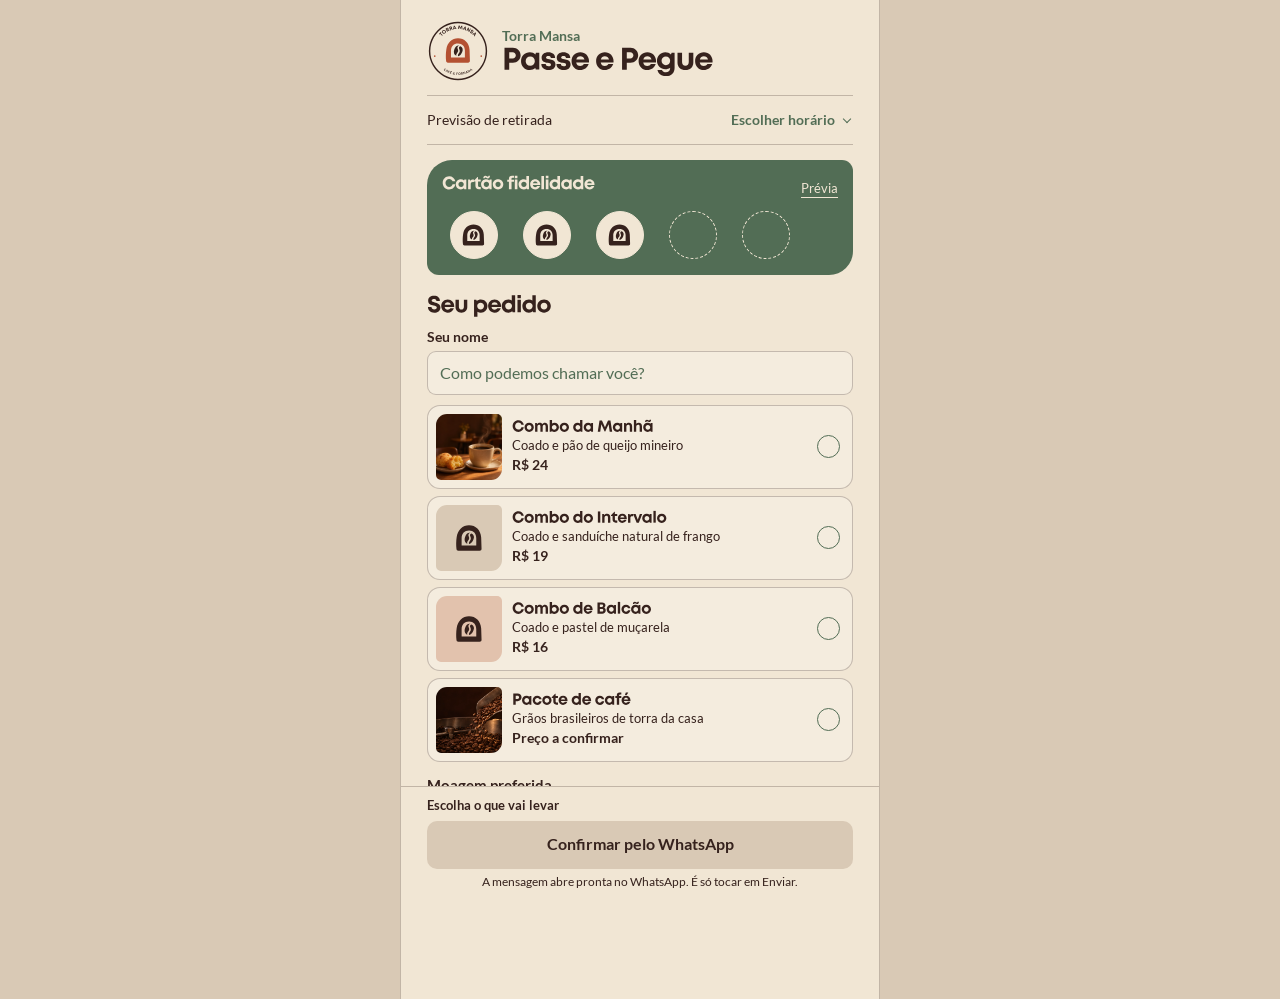
==== commit 2d0dcdbd: "Adicionar combos e cardápio da Torra Mansa" ====
--- a/app/index.html
+++ b/app/index.html
@@ -63,7 +63,29 @@
           <span class="produto-texto">
             <strong id="nome-combo"><span class="mont-leitura">Combo da Manhã</span><span class="mont-linhas" aria-hidden="true"><svg class="mont-desenho" aria-hidden="true" focusable="false" width="8854" height="1000" viewBox="0 0 8854 1000"><g transform="translate(0 790)" fill="currentColor"><path transform="translate(0 0)" d="M401.0899963378906 15.089996337890625C574.4499969482422 15.089996337890625 710.3600006103516 -100.63999938964844 742.0 -273.72999572753906H589.3600006103516C564.1800079345703 -185.08999633789062 493.1800079345703 -129.4499969482422 401.0900115966797 -129.4499969482422C282.6300048828125 -129.4499969482422 193.0900115966797 -223.27000427246094 193.0900115966797 -349.1800079345703C193.0900115966797 -475.0900115966797 282.6300048828125 -570.5400085449219 401.0900115966797 -570.5400085449219C489.3600158691406 -570.5400085449219 559.3600158691406 -518.9000091552734 588.0000152587891 -436.260009765625H739.8200225830078C707.3700256347656 -602.3500061035156 571.4600219726562 -715.0800018310547 401.1000213623047 -715.0800018310547C195.55001831054688 -715.0800018310547 39.6400146484375 -557.5299987792969 39.6400146484375 -349.1699981689453C39.6400146484375 -142.44000244140625 195.55001831054688 15.110000610351562 401.1000213623047 15.110000610351562Z"/><path transform="translate(746 0)" d="M326.5500030517578 15.270004272460938C493.0 15.270004272460938 618.4600067138672 -107.17999267578125 618.4600067138672 -270.0C618.4600067138672 -433.63999938964844 493.0 -555.2799987792969 326.5500030517578 -555.2799987792969C159.27999877929688 -555.2799987792969 34.63999938964844 -433.8199920654297 34.63999938964844 -269.99998474121094C34.63999938964844 -107.17997741699219 159.27999877929688 15.27001953125 326.5500030517578 15.27001953125ZM326.5500030517578 -121.99998474121094C242.37001037597656 -121.99998474121094 182.6400146484375 -182.53997802734375 182.6400146484375 -269.99998474121094C182.6400146484375 -357.4499816894531 242.37001037597656 -417.99998474121094 326.5500030517578 -417.99998474121094C410.72999572753906 -417.99998474121094 470.4599914550781 -357.4499816894531 470.4599914550781 -269.99998474121094C470.4599914550781 -182.53997802734375 410.72999572753906 -121.99998474121094 326.5500030517578 -121.99998474121094Z"/><path transform="translate(1374 0)" d="M684.4499969482422 -552.8200073242188C615.7299957275391 -552.8200073242188 554.1999969482422 -518.8600006103516 517.3000030517578 -466.4100036621094C485.99000549316406 -520.6900024414062 429.2200012207031 -552.8200073242188 360.5400085449219 -552.8200073242188C296.94000244140625 -552.8200073242188 237.79000854492188 -521.4100036621094 199.4600067138672 -473.0500030517578L172.0900115966797 -540.0H70.09001159667969V0.0H216.0900115966797V-292.0899963378906C216.0900115966797 -376.62998962402344 255.54000854492188 -424.62998962402344 321.5400085449219 -424.62998962402344C373.82000732421875 -424.62998962402344 401.27000427246094 -386.62998962402344 401.27000427246094 -314.5399932861328V0.0H543.6300048828125V-292.0899963378906C543.6300048828125 -376.62998962402344 582.2700042724609 -424.62998962402344 647.4499969482422 -424.62998962402344C700.3600006103516 -424.62998962402344 728.6300048828125 -386.62998962402344 728.6300048828125 -314.5399932861328V0.0H874.6300048828125V-338.6300048828125C874.6300048828125 -465.1800079345703 796.1800079345703 -552.8200073242188 684.4500122070312 -552.8200073242188Z"/><path transform="translate(2287 0)" d="M364.27000427246094 -555.2700042724609C308.36000061035156 -555.2700042724609 257.7899932861328 -539.1600036621094 216.07998657226562 -510.7799987792969V-734.6300048828125H70.07998657226562V0.0099945068359375H177.89999389648438L195.1999969482422 -45.12001037597656C240.41000366210938 -6.9300079345703125 298.6600036621094 15.289993286132812 364.27000427246094 15.289993286132812C528.9100036621094 15.289993286132812 648.1800079345703 -106.53001403808594 648.1800079345703 -269.9900207519531C648.1800079345703 -433.63002014160156 528.9100036621094 -555.27001953125 364.27000427246094 -555.27001953125ZM352.36000061035156 -122.81001281738281C267.5399932861328 -122.81001281738281 205.17999267578125 -186.36001586914062 205.17999267578125 -270.00001525878906C205.17999267578125 -354.6400146484375 267.5399932861328 -418.00001525878906 352.36000061035156 -418.00001525878906C437.1800079345703 -418.00001525878906 499.36000061035156 -354.8200225830078 499.36000061035156 -270.00001525878906C499.36000061035156 -186.00001525878906 437.1800079345703 -122.82002258300781 352.36000061035156 -122.82002258300781Z"/><path transform="translate(2945 0)" d="M326.5500030517578 15.270004272460938C493.0 15.270004272460938 618.4600067138672 -107.17999267578125 618.4600067138672 -270.0C618.4600067138672 -433.63999938964844 493.0 -555.2799987792969 326.5500030517578 -555.2799987792969C159.27999877929688 -555.2799987792969 34.63999938964844 -433.8199920654297 34.63999938964844 -269.99998474121094C34.63999938964844 -107.17997741699219 159.27999877929688 15.27001953125 326.5500030517578 15.27001953125ZM326.5500030517578 -121.99998474121094C242.37001037597656 -121.99998474121094 182.6400146484375 -182.53997802734375 182.6400146484375 -269.99998474121094C182.6400146484375 -357.4499816894531 242.37001037597656 -417.99998474121094 326.5500030517578 -417.99998474121094C410.72999572753906 -417.99998474121094 470.4599914550781 -357.4499816894531 470.4599914550781 -269.99998474121094C470.4599914550781 -182.53997802734375 410.72999572753906 -121.99998474121094 326.5500030517578 -121.99998474121094Z"/><path transform="translate(3787 0)" d="M466.72999572753906 -734.6399993896484V-510.5399932861328C424.94000244140625 -539.0699920654297 374.32000732421875 -555.2699890136719 318.5500030517578 -555.2699890136719C154.72999572753906 -555.2699890136719 34.63999938964844 -433.62998962402344 34.63999938964844 -269.989990234375C34.63999938964844 -106.52998352050781 154.72999572753906 16.110015869140625 318.5500030517578 16.110015869140625C384.0 16.110015869140625 442.3500061035156 -6.389984130859375 487.6700134277344 -44.959991455078125L504.91001892089844 0.010009765625H612.7300262451172V-734.6299896240234ZM330.46002197265625 -121.989990234375C245.6400146484375 -121.989990234375 183.46002197265625 -185.16998291015625 183.46002197265625 -269.989990234375C183.46002197265625 -354.80999755859375 245.6400146484375 -417.989990234375 330.46002197265625 -417.989990234375C415.280029296875 -417.989990234375 477.64002990722656 -354.62998962402344 477.64002990722656 -269.989990234375C477.64002990722656 -185.5299835205078 415.280029296875 -121.989990234375 330.46002197265625 -121.989990234375Z"/><path transform="translate(4445 0)" d="M510.9100036621094 -540.8200073242188 495.30999755859375 -489.2200012207031C448.6300048828125 -530.8399963378906 387.2100067138672 -555.2699890136719 317.90000915527344 -555.2699890136719C155.45001220703125 -555.2699890136719 34.6300048828125 -433.62998962402344 34.6300048828125 -270.8099822998047C34.6300048828125 -107.3599853515625 155.45001220703125 15.280014038085938 317.90000915527344 15.280014038085938C386.02000427246094 15.280014038085938 446.52000427246094 -8.519989013671875 492.88999938964844 -49.1199951171875L505.44000244140625 -0.80999755859375H619.8899993896484V-540.8099975585938ZM329.8000030517578 -122.80999755859375C244.97999572753906 -122.80999755859375 182.6199951171875 -186.1699981689453 182.6199951171875 -270.80999755859375C182.6199951171875 -355.4499969482422 244.97999572753906 -418.80999755859375 329.8000030517578 -418.80999755859375C414.62001037597656 -418.80999755859375 476.8000030517578 -355.6300048828125 476.8000030517578 -270.80999755859375C476.8000030517578 -185.989990234375 414.62001037597656 -122.80999755859375 329.8000030517578 -122.80999755859375Z"/><path transform="translate(5324 0)" d="M937.9100036621094 0.0 829.4499969482422 -700.0H677.3600006103516L487.1300048828125 -270.86000061035156L297.82000732421875 -700.0H146.0900115966797L36.45001220703125 0.0H190.7200164794922L259.91001892089844 -456.7100067138672L468.63002014160156 -1.2700042724609375H505.91001892089844L714.6000213623047 -456.8000030517578L783.6300201416016 0.0Z"/><path transform="translate(6267 0)" d="M510.9100036621094 -540.8200073242188 495.30999755859375 -489.2200012207031C448.6300048828125 -530.8399963378906 387.2100067138672 -555.2699890136719 317.90000915527344 -555.2699890136719C155.45001220703125 -555.2699890136719 34.6300048828125 -433.62998962402344 34.6300048828125 -270.8099822998047C34.6300048828125 -107.3599853515625 155.45001220703125 15.280014038085938 317.90000915527344 15.280014038085938C386.02000427246094 15.280014038085938 446.52000427246094 -8.519989013671875 492.88999938964844 -49.1199951171875L505.44000244140625 -0.80999755859375H619.8899993896484V-540.8099975585938ZM329.8000030517578 -122.80999755859375C244.97999572753906 -122.80999755859375 182.6199951171875 -186.1699981689453 182.6199951171875 -270.80999755859375C182.6199951171875 -355.4499969482422 244.97999572753906 -418.80999755859375 329.8000030517578 -418.80999755859375C414.62001037597656 -418.80999755859375 476.8000030517578 -355.6300048828125 476.8000030517578 -270.80999755859375C476.8000030517578 -185.989990234375 414.62001037597656 -122.80999755859375 329.8000030517578 -122.80999755859375Z"/><path transform="translate(6932 0)" d="M377.6300048828125 -552.8200073242188C304.13999938964844 -552.8200073242188 239.58999633789062 -521.9300079345703 198.72999572753906 -473.25001525878906L170.26998901367188 -540.0000152587891H70.08999633789062V-1.52587890625e-05H216.08999633789062V-283.8200225830078C216.08999633789062 -370.7200164794922 262.0 -424.63002014160156 337.27000427246094 -424.63002014160156C400.4499969482422 -424.63002014160156 431.4499969482422 -385.27001953125 431.4499969482422 -303.63002014160156V-1.52587890625e-05H577.4499969482422V-327.27001953125C577.4499969482422 -464.00001525878906 500.7200012207031 -552.8200225830078 377.6300048828125 -552.8200225830078Z"/><path transform="translate(7548 0)" d="M379.27000427246094 -552.8200073242188C314.7900085449219 -552.8200073242188 257.1000061035156 -528.9200134277344 216.10000610351562 -489.90000915527344V-734.6300048828125H70.10000610351562V0.0H216.10000610351562V-283.82000732421875C216.10000610351562 -371.5400085449219 264.4600067138672 -424.6300048828125 337.28001403808594 -424.6300048828125C402.9200134277344 -424.6300048828125 431.4600067138672 -384.45001220703125 431.4600067138672 -303.6300048828125V0.0H577.4600067138672V-328.0899963378906C577.4600067138672 -465.62998962402344 501.5500030517578 -552.8199920654297 379.2799987792969 -552.8199920654297Z"/><path transform="translate(8164 0)" d="M236.17999267578125 -611.7299957275391C236.17999267578125 -635.4599914550781 252.71998596191406 -652.0999908447266 271.989990234375 -652.0999908447266C285.4399871826172 -652.0999908447266 299.4399871826172 -643.0099945068359 316.4399871826172 -632.9199981689453C340.8899841308594 -618.4700012207031 369.5299835205078 -599.1999969482422 410.16998291015625 -599.1999969482422C480.989990234375 -599.1999969482422 524.7199859619141 -651.2899932861328 524.7199859619141 -735.1100006103516V-746.1100006103516H443.989990234375V-737.1100006103516C443.989990234375 -712.3800048828125 429.4399871826172 -695.7400054931641 408.34999084472656 -695.7400054931641C389.8899841308594 -695.7400054931641 374.7099914550781 -705.8300018310547 358.5299987792969 -717.9199981689453C336.7099914550781 -734.0099945068359 311.0699920654297 -750.4700012207031 270.97999572753906 -750.4700012207031C198.33999633789062 -750.4700012207031 155.61000061035156 -697.5599975585938 155.61000061035156 -614.5599975585938V-604.0200042724609H236.16000366210938ZM510.88999938964844 -540.8400115966797 495.2899932861328 -489.24000549316406C448.61000061035156 -530.8600006103516 387.19000244140625 -555.2899932861328 317.8800048828125 -555.2899932861328C155.4300079345703 -555.2899932861328 34.61000061035156 -433.6499938964844 34.61000061035156 -270.8299865722656C34.61000061035156 -107.37998962402344 155.4300079345703 15.260009765625 317.8800048828125 15.260009765625C386.0 15.260009765625 446.5 -8.539993286132812 492.8699951171875 -49.13999938964844L505.4199981689453 -0.8300018310546875H619.8699951171875V-540.8300018310547ZM329.7799987792969 -122.83000183105469C244.95999145507812 -122.83000183105469 182.59999084472656 -186.19000244140625 182.59999084472656 -270.8300018310547C182.59999084472656 -355.4700012207031 244.95999145507812 -418.8300018310547 329.7799987792969 -418.8300018310547C414.6000061035156 -418.8300018310547 476.7799987792969 -355.65000915527344 476.7799987792969 -270.8300018310547C476.7799987792969 -186.00999450683594 414.6000061035156 -122.83000183105469 329.7799987792969 -122.83000183105469Z"/></g></svg></span></strong>
             <span id="descricao-combo">Coado e pão de queijo mineiro</span>
-            <b id="preco-combo">R$&nbsp;24</b>
+            <data id="preco-combo" value="2400">R$&nbsp;24</data>
+          </span>
+          <span class="seletor" aria-hidden="true"></span>
+        </label>
+
+        <label class="item">
+          <input type="checkbox" name="produto" value="intervalo" aria-labelledby="nome-intervalo" aria-describedby="descricao-intervalo preco-intervalo">
+          <span class="produto-foto produto-carimbo" aria-hidden="true"><img src="assets/carimbo.svg" width="32" height="32" alt=""></span>
+          <span class="produto-texto">
+            <strong id="nome-intervalo"><span class="mont-leitura">Combo do Intervalo</span><span class="mont-linhas" aria-hidden="true"><svg class="mont-desenho" aria-hidden="true" focusable="false" width="9683" height="1000" viewBox="0 0 9683 1000"><g transform="translate(0 790)" fill="currentColor"><path transform="translate(0 0)" d="M401.0899963378906 15.089996337890625C574.4499969482422 15.089996337890625 710.3600006103516 -100.63999938964844 742.0 -273.72999572753906H589.3600006103516C564.1800079345703 -185.08999633789062 493.1800079345703 -129.4499969482422 401.0900115966797 -129.4499969482422C282.6300048828125 -129.4499969482422 193.0900115966797 -223.27000427246094 193.0900115966797 -349.1800079345703C193.0900115966797 -475.0900115966797 282.6300048828125 -570.5400085449219 401.0900115966797 -570.5400085449219C489.3600158691406 -570.5400085449219 559.3600158691406 -518.9000091552734 588.0000152587891 -436.260009765625H739.8200225830078C707.3700256347656 -602.3500061035156 571.4600219726562 -715.0800018310547 401.1000213623047 -715.0800018310547C195.55001831054688 -715.0800018310547 39.6400146484375 -557.5299987792969 39.6400146484375 -349.1699981689453C39.6400146484375 -142.44000244140625 195.55001831054688 15.110000610351562 401.1000213623047 15.110000610351562Z"/><path transform="translate(746 0)" d="M326.5500030517578 15.270004272460938C493.0 15.270004272460938 618.4600067138672 -107.17999267578125 618.4600067138672 -270.0C618.4600067138672 -433.63999938964844 493.0 -555.2799987792969 326.5500030517578 -555.2799987792969C159.27999877929688 -555.2799987792969 34.63999938964844 -433.8199920654297 34.63999938964844 -269.99998474121094C34.63999938964844 -107.17997741699219 159.27999877929688 15.27001953125 326.5500030517578 15.27001953125ZM326.5500030517578 -121.99998474121094C242.37001037597656 -121.99998474121094 182.6400146484375 -182.53997802734375 182.6400146484375 -269.99998474121094C182.6400146484375 -357.4499816894531 242.37001037597656 -417.99998474121094 326.5500030517578 -417.99998474121094C410.72999572753906 -417.99998474121094 470.4599914550781 -357.4499816894531 470.4599914550781 -269.99998474121094C470.4599914550781 -182.53997802734375 410.72999572753906 -121.99998474121094 326.5500030517578 -121.99998474121094Z"/><path transform="translate(1374 0)" d="M684.4499969482422 -552.8200073242188C615.7299957275391 -552.8200073242188 554.1999969482422 -518.8600006103516 517.3000030517578 -466.4100036621094C485.99000549316406 -520.6900024414062 429.2200012207031 -552.8200073242188 360.5400085449219 -552.8200073242188C296.94000244140625 -552.8200073242188 237.79000854492188 -521.4100036621094 199.4600067138672 -473.0500030517578L172.0900115966797 -540.0H70.09001159667969V0.0H216.0900115966797V-292.0899963378906C216.0900115966797 -376.62998962402344 255.54000854492188 -424.62998962402344 321.5400085449219 -424.62998962402344C373.82000732421875 -424.62998962402344 401.27000427246094 -386.62998962402344 401.27000427246094 -314.5399932861328V0.0H543.6300048828125V-292.0899963378906C543.6300048828125 -376.62998962402344 582.2700042724609 -424.62998962402344 647.4499969482422 -424.62998962402344C700.3600006103516 -424.62998962402344 728.6300048828125 -386.62998962402344 728.6300048828125 -314.5399932861328V0.0H874.6300048828125V-338.6300048828125C874.6300048828125 -465.1800079345703 796.1800079345703 -552.8200073242188 684.4500122070312 -552.8200073242188Z"/><path transform="translate(2287 0)" d="M364.27000427246094 -555.2700042724609C308.36000061035156 -555.2700042724609 257.7899932861328 -539.1600036621094 216.07998657226562 -510.7799987792969V-734.6300048828125H70.07998657226562V0.0099945068359375H177.89999389648438L195.1999969482422 -45.12001037597656C240.41000366210938 -6.9300079345703125 298.6600036621094 15.289993286132812 364.27000427246094 15.289993286132812C528.9100036621094 15.289993286132812 648.1800079345703 -106.53001403808594 648.1800079345703 -269.9900207519531C648.1800079345703 -433.63002014160156 528.9100036621094 -555.27001953125 364.27000427246094 -555.27001953125ZM352.36000061035156 -122.81001281738281C267.5399932861328 -122.81001281738281 205.17999267578125 -186.36001586914062 205.17999267578125 -270.00001525878906C205.17999267578125 -354.6400146484375 267.5399932861328 -418.00001525878906 352.36000061035156 -418.00001525878906C437.1800079345703 -418.00001525878906 499.36000061035156 -354.8200225830078 499.36000061035156 -270.00001525878906C499.36000061035156 -186.00001525878906 437.1800079345703 -122.82002258300781 352.36000061035156 -122.82002258300781Z"/><path transform="translate(2945 0)" d="M326.5500030517578 15.270004272460938C493.0 15.270004272460938 618.4600067138672 -107.17999267578125 618.4600067138672 -270.0C618.4600067138672 -433.63999938964844 493.0 -555.2799987792969 326.5500030517578 -555.2799987792969C159.27999877929688 -555.2799987792969 34.63999938964844 -433.8199920654297 34.63999938964844 -269.99998474121094C34.63999938964844 -107.17997741699219 159.27999877929688 15.27001953125 326.5500030517578 15.27001953125ZM326.5500030517578 -121.99998474121094C242.37001037597656 -121.99998474121094 182.6400146484375 -182.53997802734375 182.6400146484375 -269.99998474121094C182.6400146484375 -357.4499816894531 242.37001037597656 -417.99998474121094 326.5500030517578 -417.99998474121094C410.72999572753906 -417.99998474121094 470.4599914550781 -357.4499816894531 470.4599914550781 -269.99998474121094C470.4599914550781 -182.53997802734375 410.72999572753906 -121.99998474121094 326.5500030517578 -121.99998474121094Z"/><path transform="translate(3787 0)" d="M466.72999572753906 -734.6399993896484V-510.5399932861328C424.94000244140625 -539.0699920654297 374.32000732421875 -555.2699890136719 318.5500030517578 -555.2699890136719C154.72999572753906 -555.2699890136719 34.63999938964844 -433.62998962402344 34.63999938964844 -269.989990234375C34.63999938964844 -106.52998352050781 154.72999572753906 16.110015869140625 318.5500030517578 16.110015869140625C384.0 16.110015869140625 442.3500061035156 -6.389984130859375 487.6700134277344 -44.959991455078125L504.91001892089844 0.010009765625H612.7300262451172V-734.6299896240234ZM330.46002197265625 -121.989990234375C245.6400146484375 -121.989990234375 183.46002197265625 -185.16998291015625 183.46002197265625 -269.989990234375C183.46002197265625 -354.80999755859375 245.6400146484375 -417.989990234375 330.46002197265625 -417.989990234375C415.280029296875 -417.989990234375 477.64002990722656 -354.62998962402344 477.64002990722656 -269.989990234375C477.64002990722656 -185.5299835205078 415.280029296875 -121.989990234375 330.46002197265625 -121.989990234375Z"/><path transform="translate(4445 0)" d="M326.5500030517578 15.270004272460938C493.0 15.270004272460938 618.4600067138672 -107.17999267578125 618.4600067138672 -270.0C618.4600067138672 -433.63999938964844 493.0 -555.2799987792969 326.5500030517578 -555.2799987792969C159.27999877929688 -555.2799987792969 34.63999938964844 -433.8199920654297 34.63999938964844 -269.99998474121094C34.63999938964844 -107.17997741699219 159.27999877929688 15.27001953125 326.5500030517578 15.27001953125ZM326.5500030517578 -121.99998474121094C242.37001037597656 -121.99998474121094 182.6400146484375 -182.53997802734375 182.6400146484375 -269.99998474121094C182.6400146484375 -357.4499816894531 242.37001037597656 -417.99998474121094 326.5500030517578 -417.99998474121094C410.72999572753906 -417.99998474121094 470.4599914550781 -357.4499816894531 470.4599914550781 -269.99998474121094C470.4599914550781 -182.53997802734375 410.72999572753906 -121.99998474121094 326.5500030517578 -121.99998474121094Z"/><path transform="translate(5287 0)" d="M80.08999633789062 0.0H231.5399932861328V-700.0H80.08999633789062Z"/><path transform="translate(5568 0)" d="M377.6300048828125 -552.8200073242188C304.13999938964844 -552.8200073242188 239.58999633789062 -521.9300079345703 198.72999572753906 -473.25001525878906L170.26998901367188 -540.0000152587891H70.08999633789062V-1.52587890625e-05H216.08999633789062V-283.8200225830078C216.08999633789062 -370.7200164794922 262.0 -424.63002014160156 337.27000427246094 -424.63002014160156C400.4499969482422 -424.63002014160156 431.4499969482422 -385.27001953125 431.4499969482422 -303.63002014160156V-1.52587890625e-05H577.4499969482422V-327.27001953125C577.4499969482422 -464.00001525878906 500.7200012207031 -552.8200225830078 377.6300048828125 -552.8200225830078Z"/><path transform="translate(6180 0)" d="M334.0899963378906 -130.0C280.9100036621094 -130.0 250.91000366210938 -160.0 250.91000366210938 -212.17999267578125V-422.62998962402344H397.4499969482422V-539.9999847412109H248.4499969482422V-680.9099884033203H220.5399932861328L7.269989013671875 -454.17999267578125V-422.62998962402344H104.90998840332031V-192.8199920654297C104.90998840332031 -72.99998474121094 177.9099884033203 1.52587890625e-05 296.71998596191406 1.52587890625e-05H400.4499816894531V-129.99998474121094Z"/><path transform="translate(6580 0)" d="M594.2700042724609 -271.9100036621094C594.2700042724609 -427.4600067138672 480.5400085449219 -555.2800140380859 314.7200012207031 -555.2800140380859C154.4499969482422 -555.2800140380859 34.62998962402344 -432.6400146484375 34.62998962402344 -270.00001525878906C34.62998962402344 -108.18000793457031 155.26998901367188 15.269989013671875 314.71998596191406 15.269989013671875C440.0799865722656 15.269989013671875 543.4399871826172 -59.730010986328125 582.7099914550781 -177.4600067138672H429.25999450683594C407.0800018310547 -138.82000732421875 365.44000244140625 -114.82000732421875 314.7100067138672 -114.82000732421875C243.88999938964844 -114.82000732421875 195.44000244140625 -155.40000915527344 182.75 -229.10000610351562H591.4400024414062C593.260009765625 -243.37001037597656 594.260009765625 -257.6400146484375 594.260009765625 -271.91001892089844ZM314.7100067138672 -430.6400146484375C380.2300109863281 -430.6400146484375 427.6400146484375 -394.8400115966797 448.28001403808594 -328.82000732421875H186.6000213623047C203.56002807617188 -392.7300109863281 249.71002197265625 -430.6400146484375 314.71002197265625 -430.6400146484375Z"/><path transform="translate(7183 0)" d="M346.27000427246094 -543.0C276.9100036621094 -543.0 228.12001037597656 -521.5899963378906 189.67001342773438 -473.8399963378906L163.7200164794922 -540.0H70.09001159667969V0.0H216.0900115966797V-280.5399932861328C216.0900115966797 -368.8199920654297 248.6300048828125 -405.2699890136719 330.9100036621094 -405.2699890136719H394.27000427246094V-542.9999847412109Z"/><path transform="translate(7565 0)" d="M424.36000061035156 -540.0 294.5299987792969 -178.1999969482422 162.36000061035156 -540.0H6.6300048828125L226.36000061035156 0.0H361.0899963378906L575.6299896240234 -540.0Z"/><path transform="translate(8104 0)" d="M510.9100036621094 -540.8200073242188 495.30999755859375 -489.2200012207031C448.6300048828125 -530.8399963378906 387.2100067138672 -555.2699890136719 317.90000915527344 -555.2699890136719C155.45001220703125 -555.2699890136719 34.6300048828125 -433.62998962402344 34.6300048828125 -270.8099822998047C34.6300048828125 -107.3599853515625 155.45001220703125 15.280014038085938 317.90000915527344 15.280014038085938C386.02000427246094 15.280014038085938 446.52000427246094 -8.519989013671875 492.88999938964844 -49.1199951171875L505.44000244140625 -0.80999755859375H619.8899993896484V-540.8099975585938ZM329.8000030517578 -122.80999755859375C244.97999572753906 -122.80999755859375 182.6199951171875 -186.1699981689453 182.6199951171875 -270.80999755859375C182.6199951171875 -355.4499969482422 244.97999572753906 -418.80999755859375 329.8000030517578 -418.80999755859375C414.62001037597656 -418.80999755859375 476.8000030517578 -355.6300048828125 476.8000030517578 -270.80999755859375C476.8000030517578 -185.989990234375 414.62001037597656 -122.80999755859375 329.8000030517578 -122.80999755859375Z"/><path transform="translate(8769 0)" d="M70.08999633789062 0.0H216.08999633789062V-734.6300048828125H70.08999633789062Z"/><path transform="translate(9030 0)" d="M326.5500030517578 15.270004272460938C493.0 15.270004272460938 618.4600067138672 -107.17999267578125 618.4600067138672 -270.0C618.4600067138672 -433.63999938964844 493.0 -555.2799987792969 326.5500030517578 -555.2799987792969C159.27999877929688 -555.2799987792969 34.63999938964844 -433.8199920654297 34.63999938964844 -269.99998474121094C34.63999938964844 -107.17997741699219 159.27999877929688 15.27001953125 326.5500030517578 15.27001953125ZM326.5500030517578 -121.99998474121094C242.37001037597656 -121.99998474121094 182.6400146484375 -182.53997802734375 182.6400146484375 -269.99998474121094C182.6400146484375 -357.4499816894531 242.37001037597656 -417.99998474121094 326.5500030517578 -417.99998474121094C410.72999572753906 -417.99998474121094 470.4599914550781 -357.4499816894531 470.4599914550781 -269.99998474121094C470.4599914550781 -182.53997802734375 410.72999572753906 -121.99998474121094 326.5500030517578 -121.99998474121094Z"/></g></svg></span></strong>
+            <span id="descricao-intervalo">Coado e sanduíche natural de frango</span>
+            <data id="preco-intervalo" value="1900">R$&nbsp;19</data>
+          </span>
+          <span class="seletor" aria-hidden="true"></span>
+        </label>
+
+        <label class="item">
+          <input type="checkbox" name="produto" value="balcao" aria-labelledby="nome-balcao" aria-describedby="descricao-balcao preco-balcao">
+          <span class="produto-foto produto-carimbo pastel" aria-hidden="true"><img src="assets/carimbo.svg" width="32" height="32" alt=""></span>
+          <span class="produto-texto">
+            <strong id="nome-balcao"><span class="mont-leitura">Combo de Balcão</span><span class="mont-linhas" aria-hidden="true"><svg class="mont-desenho" aria-hidden="true" focusable="false" width="8723" height="1000" viewBox="0 0 8723 1000"><g transform="translate(0 790)" fill="currentColor"><path transform="translate(0 0)" d="M401.0899963378906 15.089996337890625C574.4499969482422 15.089996337890625 710.3600006103516 -100.63999938964844 742.0 -273.72999572753906H589.3600006103516C564.1800079345703 -185.08999633789062 493.1800079345703 -129.4499969482422 401.0900115966797 -129.4499969482422C282.6300048828125 -129.4499969482422 193.0900115966797 -223.27000427246094 193.0900115966797 -349.1800079345703C193.0900115966797 -475.0900115966797 282.6300048828125 -570.5400085449219 401.0900115966797 -570.5400085449219C489.3600158691406 -570.5400085449219 559.3600158691406 -518.9000091552734 588.0000152587891 -436.260009765625H739.8200225830078C707.3700256347656 -602.3500061035156 571.4600219726562 -715.0800018310547 401.1000213623047 -715.0800018310547C195.55001831054688 -715.0800018310547 39.6400146484375 -557.5299987792969 39.6400146484375 -349.1699981689453C39.6400146484375 -142.44000244140625 195.55001831054688 15.110000610351562 401.1000213623047 15.110000610351562Z"/><path transform="translate(746 0)" d="M326.5500030517578 15.270004272460938C493.0 15.270004272460938 618.4600067138672 -107.17999267578125 618.4600067138672 -270.0C618.4600067138672 -433.63999938964844 493.0 -555.2799987792969 326.5500030517578 -555.2799987792969C159.27999877929688 -555.2799987792969 34.63999938964844 -433.8199920654297 34.63999938964844 -269.99998474121094C34.63999938964844 -107.17997741699219 159.27999877929688 15.27001953125 326.5500030517578 15.27001953125ZM326.5500030517578 -121.99998474121094C242.37001037597656 -121.99998474121094 182.6400146484375 -182.53997802734375 182.6400146484375 -269.99998474121094C182.6400146484375 -357.4499816894531 242.37001037597656 -417.99998474121094 326.5500030517578 -417.99998474121094C410.72999572753906 -417.99998474121094 470.4599914550781 -357.4499816894531 470.4599914550781 -269.99998474121094C470.4599914550781 -182.53997802734375 410.72999572753906 -121.99998474121094 326.5500030517578 -121.99998474121094Z"/><path transform="translate(1374 0)" d="M684.4499969482422 -552.8200073242188C615.7299957275391 -552.8200073242188 554.1999969482422 -518.8600006103516 517.3000030517578 -466.4100036621094C485.99000549316406 -520.6900024414062 429.2200012207031 -552.8200073242188 360.5400085449219 -552.8200073242188C296.94000244140625 -552.8200073242188 237.79000854492188 -521.4100036621094 199.4600067138672 -473.0500030517578L172.0900115966797 -540.0H70.09001159667969V0.0H216.0900115966797V-292.0899963378906C216.0900115966797 -376.62998962402344 255.54000854492188 -424.62998962402344 321.5400085449219 -424.62998962402344C373.82000732421875 -424.62998962402344 401.27000427246094 -386.62998962402344 401.27000427246094 -314.5399932861328V0.0H543.6300048828125V-292.0899963378906C543.6300048828125 -376.62998962402344 582.2700042724609 -424.62998962402344 647.4499969482422 -424.62998962402344C700.3600006103516 -424.62998962402344 728.6300048828125 -386.62998962402344 728.6300048828125 -314.5399932861328V0.0H874.6300048828125V-338.6300048828125C874.6300048828125 -465.1800079345703 796.1800079345703 -552.8200073242188 684.4500122070312 -552.8200073242188Z"/><path transform="translate(2287 0)" d="M364.27000427246094 -555.2700042724609C308.36000061035156 -555.2700042724609 257.7899932861328 -539.1600036621094 216.07998657226562 -510.7799987792969V-734.6300048828125H70.07998657226562V0.0099945068359375H177.89999389648438L195.1999969482422 -45.12001037597656C240.41000366210938 -6.9300079345703125 298.6600036621094 15.289993286132812 364.27000427246094 15.289993286132812C528.9100036621094 15.289993286132812 648.1800079345703 -106.53001403808594 648.1800079345703 -269.9900207519531C648.1800079345703 -433.63002014160156 528.9100036621094 -555.27001953125 364.27000427246094 -555.27001953125ZM352.36000061035156 -122.81001281738281C267.5399932861328 -122.81001281738281 205.17999267578125 -186.36001586914062 205.17999267578125 -270.00001525878906C205.17999267578125 -354.6400146484375 267.5399932861328 -418.00001525878906 352.36000061035156 -418.00001525878906C437.1800079345703 -418.00001525878906 499.36000061035156 -354.8200225830078 499.36000061035156 -270.00001525878906C499.36000061035156 -186.00001525878906 437.1800079345703 -122.82002258300781 352.36000061035156 -122.82002258300781Z"/><path transform="translate(2945 0)" d="M326.5500030517578 15.270004272460938C493.0 15.270004272460938 618.4600067138672 -107.17999267578125 618.4600067138672 -270.0C618.4600067138672 -433.63999938964844 493.0 -555.2799987792969 326.5500030517578 -555.2799987792969C159.27999877929688 -555.2799987792969 34.63999938964844 -433.8199920654297 34.63999938964844 -269.99998474121094C34.63999938964844 -107.17997741699219 159.27999877929688 15.27001953125 326.5500030517578 15.27001953125ZM326.5500030517578 -121.99998474121094C242.37001037597656 -121.99998474121094 182.6400146484375 -182.53997802734375 182.6400146484375 -269.99998474121094C182.6400146484375 -357.4499816894531 242.37001037597656 -417.99998474121094 326.5500030517578 -417.99998474121094C410.72999572753906 -417.99998474121094 470.4599914550781 -357.4499816894531 470.4599914550781 -269.99998474121094C470.4599914550781 -182.53997802734375 410.72999572753906 -121.99998474121094 326.5500030517578 -121.99998474121094Z"/><path transform="translate(3787 0)" d="M466.72999572753906 -734.6399993896484V-510.5399932861328C424.94000244140625 -539.0699920654297 374.32000732421875 -555.2699890136719 318.5500030517578 -555.2699890136719C154.72999572753906 -555.2699890136719 34.63999938964844 -433.62998962402344 34.63999938964844 -269.989990234375C34.63999938964844 -106.52998352050781 154.72999572753906 16.110015869140625 318.5500030517578 16.110015869140625C384.0 16.110015869140625 442.3500061035156 -6.389984130859375 487.6700134277344 -44.959991455078125L504.91001892089844 0.010009765625H612.7300262451172V-734.6299896240234ZM330.46002197265625 -121.989990234375C245.6400146484375 -121.989990234375 183.46002197265625 -185.16998291015625 183.46002197265625 -269.989990234375C183.46002197265625 -354.80999755859375 245.6400146484375 -417.989990234375 330.46002197265625 -417.989990234375C415.280029296875 -417.989990234375 477.64002990722656 -354.62998962402344 477.64002990722656 -269.989990234375C477.64002990722656 -185.5299835205078 415.280029296875 -121.989990234375 330.46002197265625 -121.989990234375Z"/><path transform="translate(4445 0)" d="M594.2700042724609 -271.9100036621094C594.2700042724609 -427.4600067138672 480.5400085449219 -555.2800140380859 314.7200012207031 -555.2800140380859C154.4499969482422 -555.2800140380859 34.62998962402344 -432.6400146484375 34.62998962402344 -270.00001525878906C34.62998962402344 -108.18000793457031 155.26998901367188 15.269989013671875 314.71998596191406 15.269989013671875C440.0799865722656 15.269989013671875 543.4399871826172 -59.730010986328125 582.7099914550781 -177.4600067138672H429.25999450683594C407.0800018310547 -138.82000732421875 365.44000244140625 -114.82000732421875 314.7100067138672 -114.82000732421875C243.88999938964844 -114.82000732421875 195.44000244140625 -155.40000915527344 182.75 -229.10000610351562H591.4400024414062C593.260009765625 -243.37001037597656 594.260009765625 -257.6400146484375 594.260009765625 -271.91001892089844ZM314.7100067138672 -430.6400146484375C380.2300109863281 -430.6400146484375 427.6400146484375 -394.8400115966797 448.28001403808594 -328.82000732421875H186.6000213623047C203.56002807617188 -392.7300109863281 249.71002197265625 -430.6400146484375 314.71002197265625 -430.6400146484375Z"/><path transform="translate(5262 0)" d="M501.1000061035156 -369.17999267578125C550.4100036621094 -403.7099914550781 580.0 -459.8199920654297 580.0 -519.989990234375C580.0 -622.989990234375 490.27000427246094 -699.989990234375 369.5400085449219 -699.989990234375H80.09001159667969V0.010009765625H377.6400146484375C499.28001403808594 0.010009765625 598.010009765625 -89.71998596191406 598.010009765625 -201.989990234375C598.010009765625 -276.00999450683594 562.9300079345703 -336.75999450683594 501.11000061035156 -369.17999267578125ZM433.11000061035156 -496.3599853515625C433.11000061035156 -452.62998962402344 402.8399963378906 -421.71998596191406 355.11000061035156 -421.71998596191406H228.9300079345703V-570.989990234375H355.11000061035156C402.6499938964844 -570.989990234375 433.11000061035156 -540.2599945068359 433.11000061035156 -496.34999084472656ZM363.3800048828125 -138.989990234375H228.9199981689453V-295.989990234375H363.3699951171875C413.19000244140625 -295.989990234375 446.010009765625 -262.8999938964844 446.010009765625 -217.89999389648438C446.010009765625 -171.89999389648438 413.19000244140625 -138.989990234375 363.3699951171875 -138.989990234375Z"/><path transform="translate(5879 0)" d="M510.9100036621094 -540.8200073242188 495.30999755859375 -489.2200012207031C448.6300048828125 -530.8399963378906 387.2100067138672 -555.2699890136719 317.90000915527344 -555.2699890136719C155.45001220703125 -555.2699890136719 34.6300048828125 -433.62998962402344 34.6300048828125 -270.8099822998047C34.6300048828125 -107.3599853515625 155.45001220703125 15.280014038085938 317.90000915527344 15.280014038085938C386.02000427246094 15.280014038085938 446.52000427246094 -8.519989013671875 492.88999938964844 -49.1199951171875L505.44000244140625 -0.80999755859375H619.8899993896484V-540.8099975585938ZM329.8000030517578 -122.80999755859375C244.97999572753906 -122.80999755859375 182.6199951171875 -186.1699981689453 182.6199951171875 -270.80999755859375C182.6199951171875 -355.4499969482422 244.97999572753906 -418.80999755859375 329.8000030517578 -418.80999755859375C414.62001037597656 -418.80999755859375 476.8000030517578 -355.6300048828125 476.8000030517578 -270.80999755859375C476.8000030517578 -185.989990234375 414.62001037597656 -122.80999755859375 329.8000030517578 -122.80999755859375Z"/><path transform="translate(6544 0)" d="M70.08999633789062 0.0H216.08999633789062V-734.6300048828125H70.08999633789062Z"/><path transform="translate(6805 0)" d="M321.36000061035156 15.270004272460938C462.6300048828125 15.270004272460938 573.1800079345703 -76.81999206542969 598.6300048828125 -212.54998779296875H451.6300048828125C426.99000549316406 -154.8199920654297 380.3500061035156 -121.99998474121094 321.3500061035156 -121.99998474121094C243.17001342773438 -121.99998474121094 182.62001037597656 -187.1799774169922 182.62001037597656 -270.8199768066406C182.62001037597656 -354.45997619628906 242.17001342773438 -418.0099792480469 321.3500061035156 -418.0099792480469C379.5299987792969 -418.0099792480469 428.1699981689453 -386.8299865722656 451.80999755859375 -333.739990234375H596.8099975585938C570.5399932861328 -466.6499938964844 462.0 -555.2899932861328 322.17999267578125 -555.2899932861328C158.08999633789062 -555.2899932861328 34.62998962402344 -433.46998596191406 34.62998962402344 -271.6499786376953C34.62998962402344 -109.82997131347656 158.89999389648438 15.260025024414062 321.36000061035156 15.260025024414062Z"/><path transform="translate(7405 0)" d="M236.17999267578125 -611.7299957275391C236.17999267578125 -635.4599914550781 252.71998596191406 -652.0999908447266 271.989990234375 -652.0999908447266C285.4399871826172 -652.0999908447266 299.4399871826172 -643.0099945068359 316.4399871826172 -632.9199981689453C340.8899841308594 -618.4700012207031 369.5299835205078 -599.1999969482422 410.16998291015625 -599.1999969482422C480.989990234375 -599.1999969482422 524.7199859619141 -651.2899932861328 524.7199859619141 -735.1100006103516V-746.1100006103516H443.989990234375V-737.1100006103516C443.989990234375 -712.3800048828125 429.4399871826172 -695.7400054931641 408.34999084472656 -695.7400054931641C389.8899841308594 -695.7400054931641 374.7099914550781 -705.8300018310547 358.5299987792969 -717.9199981689453C336.7099914550781 -734.0099945068359 311.0699920654297 -750.4700012207031 270.97999572753906 -750.4700012207031C198.33999633789062 -750.4700012207031 155.61000061035156 -697.5599975585938 155.61000061035156 -614.5599975585938V-604.0200042724609H236.16000366210938ZM510.88999938964844 -540.8400115966797 495.2899932861328 -489.24000549316406C448.61000061035156 -530.8600006103516 387.19000244140625 -555.2899932861328 317.8800048828125 -555.2899932861328C155.4300079345703 -555.2899932861328 34.61000061035156 -433.6499938964844 34.61000061035156 -270.8299865722656C34.61000061035156 -107.37998962402344 155.4300079345703 15.260009765625 317.8800048828125 15.260009765625C386.0 15.260009765625 446.5 -8.539993286132812 492.8699951171875 -49.13999938964844L505.4199981689453 -0.8300018310546875H619.8699951171875V-540.8300018310547ZM329.7799987792969 -122.83000183105469C244.95999145507812 -122.83000183105469 182.59999084472656 -186.19000244140625 182.59999084472656 -270.8300018310547C182.59999084472656 -355.4700012207031 244.95999145507812 -418.8300018310547 329.7799987792969 -418.8300018310547C414.6000061035156 -418.8300018310547 476.7799987792969 -355.65000915527344 476.7799987792969 -270.8300018310547C476.7799987792969 -186.00999450683594 414.6000061035156 -122.83000183105469 329.7799987792969 -122.83000183105469Z"/><path transform="translate(8070 0)" d="M326.5500030517578 15.270004272460938C493.0 15.270004272460938 618.4600067138672 -107.17999267578125 618.4600067138672 -270.0C618.4600067138672 -433.63999938964844 493.0 -555.2799987792969 326.5500030517578 -555.2799987792969C159.27999877929688 -555.2799987792969 34.63999938964844 -433.8199920654297 34.63999938964844 -269.99998474121094C34.63999938964844 -107.17997741699219 159.27999877929688 15.27001953125 326.5500030517578 15.27001953125ZM326.5500030517578 -121.99998474121094C242.37001037597656 -121.99998474121094 182.6400146484375 -182.53997802734375 182.6400146484375 -269.99998474121094C182.6400146484375 -357.4499816894531 242.37001037597656 -417.99998474121094 326.5500030517578 -417.99998474121094C410.72999572753906 -417.99998474121094 470.4599914550781 -357.4499816894531 470.4599914550781 -269.99998474121094C470.4599914550781 -182.53997802734375 410.72999572753906 -121.99998474121094 326.5500030517578 -121.99998474121094Z"/></g></svg></span></strong>
+            <span id="descricao-balcao">Coado e pastel de muçarela</span>
+            <data id="preco-balcao" value="1600">R$&nbsp;16</data>
           </span>
           <span class="seletor" aria-hidden="true"></span>
         </label>
--- a/app/estilo.css
+++ b/app/estilo.css
@@ -138,9 +138,11 @@
 .item input, .opcoes input { position: absolute; inset: 0 auto auto 0; width: 1px; height: 1px; margin: 0; opacity: 0; }
 .produto-foto { width: 66px; height: 66px; object-fit: cover; object-position: center 75%; border-radius: 11px 5px 11px 5px; }
 .produto-foto.cafe { object-position: 67% 84%; }
+.produto-carimbo { display: grid; place-items: center; background: var(--miolo); }
+.produto-carimbo.pastel { background: color-mix(in srgb, var(--leite) 76%, var(--barro)); }
 .produto-texto { display: grid; gap: 1px; font-size: .8125rem; }
 .produto-texto strong { font: 700 1rem/1.15 Lato, sans-serif; letter-spacing: -.025em; }
-.produto-texto b { font-size: .875rem; font-variant-numeric: tabular-nums; }
+.produto-texto b, .produto-texto data { font-size: .875rem; font-weight: 700; font-variant-numeric: tabular-nums; }
 .seletor {
   display: grid;
   place-items: center;
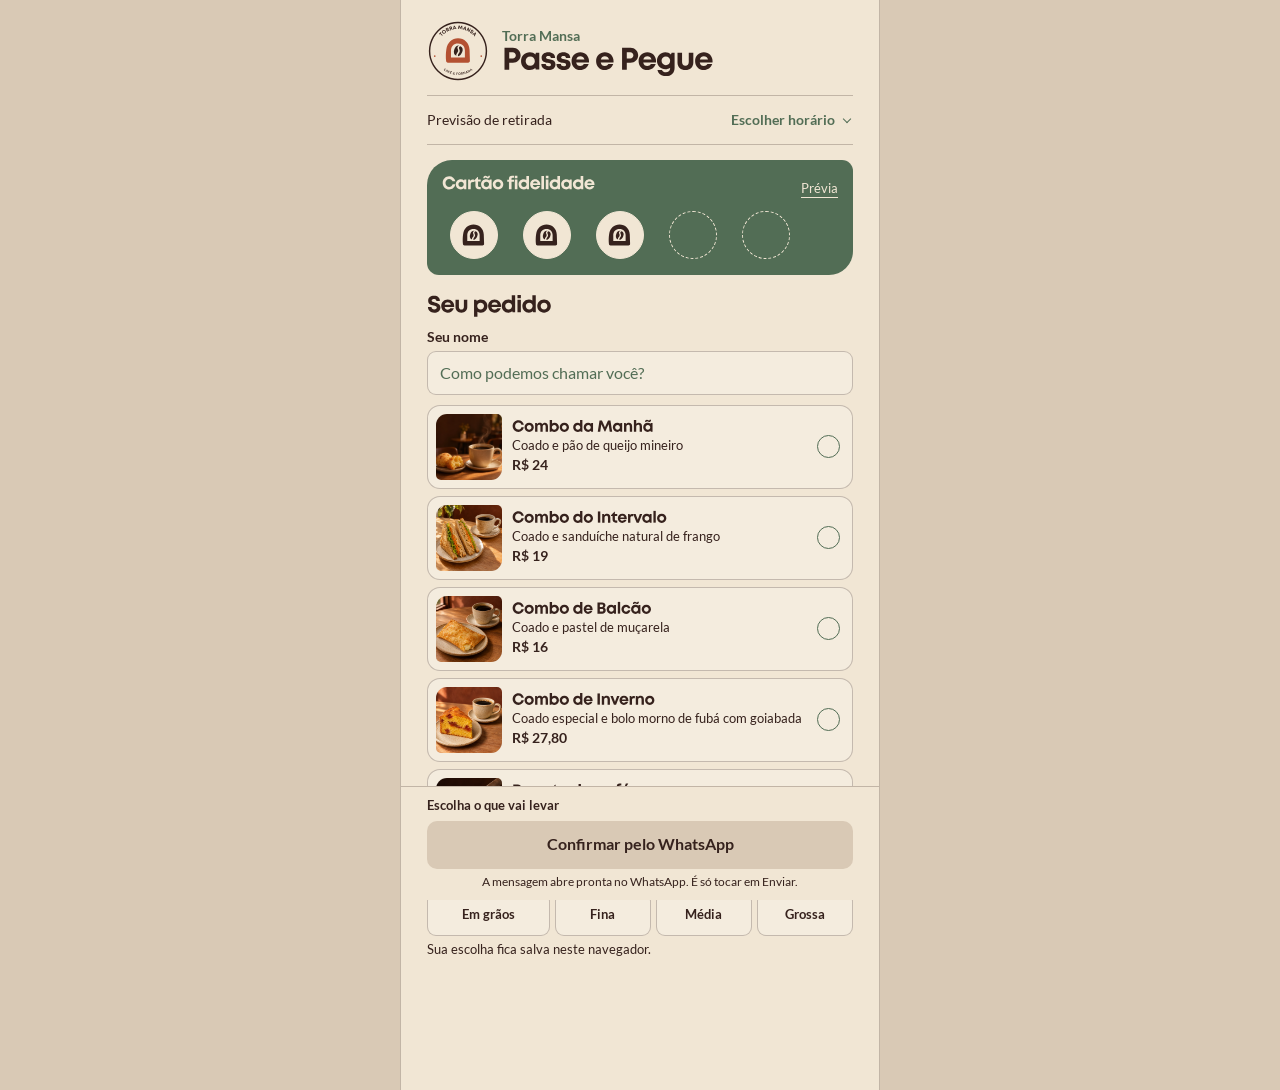
==== commit 7b1606d0: "Publicar Combo de Inverno e imagens do cardápio" ====
--- a/app/index.html
+++ b/app/index.html
@@ -70,7 +70,7 @@
 
         <label class="item">
           <input type="checkbox" name="produto" value="intervalo" aria-labelledby="nome-intervalo" aria-describedby="descricao-intervalo preco-intervalo">
-          <span class="produto-foto produto-carimbo" aria-hidden="true"><img src="assets/carimbo.svg" width="32" height="32" alt=""></span>
+          <img class="produto-foto novo-combo" src="../assets/combo-do-intervalo.webp" alt="" width="66" height="66">
           <span class="produto-texto">
             <strong id="nome-intervalo"><span class="mont-leitura">Combo do Intervalo</span><span class="mont-linhas" aria-hidden="true"><svg class="mont-desenho" aria-hidden="true" focusable="false" width="9683" height="1000" viewBox="0 0 9683 1000"><g transform="translate(0 790)" fill="currentColor"><path transform="translate(0 0)" d="M401.0899963378906 15.089996337890625C574.4499969482422 15.089996337890625 710.3600006103516 -100.63999938964844 742.0 -273.72999572753906H589.3600006103516C564.1800079345703 -185.08999633789062 493.1800079345703 -129.4499969482422 401.0900115966797 -129.4499969482422C282.6300048828125 -129.4499969482422 193.0900115966797 -223.27000427246094 193.0900115966797 -349.1800079345703C193.0900115966797 -475.0900115966797 282.6300048828125 -570.5400085449219 401.0900115966797 -570.5400085449219C489.3600158691406 -570.5400085449219 559.3600158691406 -518.9000091552734 588.0000152587891 -436.260009765625H739.8200225830078C707.3700256347656 -602.3500061035156 571.4600219726562 -715.0800018310547 401.1000213623047 -715.0800018310547C195.55001831054688 -715.0800018310547 39.6400146484375 -557.5299987792969 39.6400146484375 -349.1699981689453C39.6400146484375 -142.44000244140625 195.55001831054688 15.110000610351562 401.1000213623047 15.110000610351562Z"/><path transform="translate(746 0)" d="M326.5500030517578 15.270004272460938C493.0 15.270004272460938 618.4600067138672 -107.17999267578125 618.4600067138672 -270.0C618.4600067138672 -433.63999938964844 493.0 -555.2799987792969 326.5500030517578 -555.2799987792969C159.27999877929688 -555.2799987792969 34.63999938964844 -433.8199920654297 34.63999938964844 -269.99998474121094C34.63999938964844 -107.17997741699219 159.27999877929688 15.27001953125 326.5500030517578 15.27001953125ZM326.5500030517578 -121.99998474121094C242.37001037597656 -121.99998474121094 182.6400146484375 -182.53997802734375 182.6400146484375 -269.99998474121094C182.6400146484375 -357.4499816894531 242.37001037597656 -417.99998474121094 326.5500030517578 -417.99998474121094C410.72999572753906 -417.99998474121094 470.4599914550781 -357.4499816894531 470.4599914550781 -269.99998474121094C470.4599914550781 -182.53997802734375 410.72999572753906 -121.99998474121094 326.5500030517578 -121.99998474121094Z"/><path transform="translate(1374 0)" d="M684.4499969482422 -552.8200073242188C615.7299957275391 -552.8200073242188 554.1999969482422 -518.8600006103516 517.3000030517578 -466.4100036621094C485.99000549316406 -520.6900024414062 429.2200012207031 -552.8200073242188 360.5400085449219 -552.8200073242188C296.94000244140625 -552.8200073242188 237.79000854492188 -521.4100036621094 199.4600067138672 -473.0500030517578L172.0900115966797 -540.0H70.09001159667969V0.0H216.0900115966797V-292.0899963378906C216.0900115966797 -376.62998962402344 255.54000854492188 -424.62998962402344 321.5400085449219 -424.62998962402344C373.82000732421875 -424.62998962402344 401.27000427246094 -386.62998962402344 401.27000427246094 -314.5399932861328V0.0H543.6300048828125V-292.0899963378906C543.6300048828125 -376.62998962402344 582.2700042724609 -424.62998962402344 647.4499969482422 -424.62998962402344C700.3600006103516 -424.62998962402344 728.6300048828125 -386.62998962402344 728.6300048828125 -314.5399932861328V0.0H874.6300048828125V-338.6300048828125C874.6300048828125 -465.1800079345703 796.1800079345703 -552.8200073242188 684.4500122070312 -552.8200073242188Z"/><path transform="translate(2287 0)" d="M364.27000427246094 -555.2700042724609C308.36000061035156 -555.2700042724609 257.7899932861328 -539.1600036621094 216.07998657226562 -510.7799987792969V-734.6300048828125H70.07998657226562V0.0099945068359375H177.89999389648438L195.1999969482422 -45.12001037597656C240.41000366210938 -6.9300079345703125 298.6600036621094 15.289993286132812 364.27000427246094 15.289993286132812C528.9100036621094 15.289993286132812 648.1800079345703 -106.53001403808594 648.1800079345703 -269.9900207519531C648.1800079345703 -433.63002014160156 528.9100036621094 -555.27001953125 364.27000427246094 -555.27001953125ZM352.36000061035156 -122.81001281738281C267.5399932861328 -122.81001281738281 205.17999267578125 -186.36001586914062 205.17999267578125 -270.00001525878906C205.17999267578125 -354.6400146484375 267.5399932861328 -418.00001525878906 352.36000061035156 -418.00001525878906C437.1800079345703 -418.00001525878906 499.36000061035156 -354.8200225830078 499.36000061035156 -270.00001525878906C499.36000061035156 -186.00001525878906 437.1800079345703 -122.82002258300781 352.36000061035156 -122.82002258300781Z"/><path transform="translate(2945 0)" d="M326.5500030517578 15.270004272460938C493.0 15.270004272460938 618.4600067138672 -107.17999267578125 618.4600067138672 -270.0C618.4600067138672 -433.63999938964844 493.0 -555.2799987792969 326.5500030517578 -555.2799987792969C159.27999877929688 -555.2799987792969 34.63999938964844 -433.8199920654297 34.63999938964844 -269.99998474121094C34.63999938964844 -107.17997741699219 159.27999877929688 15.27001953125 326.5500030517578 15.27001953125ZM326.5500030517578 -121.99998474121094C242.37001037597656 -121.99998474121094 182.6400146484375 -182.53997802734375 182.6400146484375 -269.99998474121094C182.6400146484375 -357.4499816894531 242.37001037597656 -417.99998474121094 326.5500030517578 -417.99998474121094C410.72999572753906 -417.99998474121094 470.4599914550781 -357.4499816894531 470.4599914550781 -269.99998474121094C470.4599914550781 -182.53997802734375 410.72999572753906 -121.99998474121094 326.5500030517578 -121.99998474121094Z"/><path transform="translate(3787 0)" d="M466.72999572753906 -734.6399993896484V-510.5399932861328C424.94000244140625 -539.0699920654297 374.32000732421875 -555.2699890136719 318.5500030517578 -555.2699890136719C154.72999572753906 -555.2699890136719 34.63999938964844 -433.62998962402344 34.63999938964844 -269.989990234375C34.63999938964844 -106.52998352050781 154.72999572753906 16.110015869140625 318.5500030517578 16.110015869140625C384.0 16.110015869140625 442.3500061035156 -6.389984130859375 487.6700134277344 -44.959991455078125L504.91001892089844 0.010009765625H612.7300262451172V-734.6299896240234ZM330.46002197265625 -121.989990234375C245.6400146484375 -121.989990234375 183.46002197265625 -185.16998291015625 183.46002197265625 -269.989990234375C183.46002197265625 -354.80999755859375 245.6400146484375 -417.989990234375 330.46002197265625 -417.989990234375C415.280029296875 -417.989990234375 477.64002990722656 -354.62998962402344 477.64002990722656 -269.989990234375C477.64002990722656 -185.5299835205078 415.280029296875 -121.989990234375 330.46002197265625 -121.989990234375Z"/><path transform="translate(4445 0)" d="M326.5500030517578 15.270004272460938C493.0 15.270004272460938 618.4600067138672 -107.17999267578125 618.4600067138672 -270.0C618.4600067138672 -433.63999938964844 493.0 -555.2799987792969 326.5500030517578 -555.2799987792969C159.27999877929688 -555.2799987792969 34.63999938964844 -433.8199920654297 34.63999938964844 -269.99998474121094C34.63999938964844 -107.17997741699219 159.27999877929688 15.27001953125 326.5500030517578 15.27001953125ZM326.5500030517578 -121.99998474121094C242.37001037597656 -121.99998474121094 182.6400146484375 -182.53997802734375 182.6400146484375 -269.99998474121094C182.6400146484375 -357.4499816894531 242.37001037597656 -417.99998474121094 326.5500030517578 -417.99998474121094C410.72999572753906 -417.99998474121094 470.4599914550781 -357.4499816894531 470.4599914550781 -269.99998474121094C470.4599914550781 -182.53997802734375 410.72999572753906 -121.99998474121094 326.5500030517578 -121.99998474121094Z"/><path transform="translate(5287 0)" d="M80.08999633789062 0.0H231.5399932861328V-700.0H80.08999633789062Z"/><path transform="translate(5568 0)" d="M377.6300048828125 -552.8200073242188C304.13999938964844 -552.8200073242188 239.58999633789062 -521.9300079345703 198.72999572753906 -473.25001525878906L170.26998901367188 -540.0000152587891H70.08999633789062V-1.52587890625e-05H216.08999633789062V-283.8200225830078C216.08999633789062 -370.7200164794922 262.0 -424.63002014160156 337.27000427246094 -424.63002014160156C400.4499969482422 -424.63002014160156 431.4499969482422 -385.27001953125 431.4499969482422 -303.63002014160156V-1.52587890625e-05H577.4499969482422V-327.27001953125C577.4499969482422 -464.00001525878906 500.7200012207031 -552.8200225830078 377.6300048828125 -552.8200225830078Z"/><path transform="translate(6180 0)" d="M334.0899963378906 -130.0C280.9100036621094 -130.0 250.91000366210938 -160.0 250.91000366210938 -212.17999267578125V-422.62998962402344H397.4499969482422V-539.9999847412109H248.4499969482422V-680.9099884033203H220.5399932861328L7.269989013671875 -454.17999267578125V-422.62998962402344H104.90998840332031V-192.8199920654297C104.90998840332031 -72.99998474121094 177.9099884033203 1.52587890625e-05 296.71998596191406 1.52587890625e-05H400.4499816894531V-129.99998474121094Z"/><path transform="translate(6580 0)" d="M594.2700042724609 -271.9100036621094C594.2700042724609 -427.4600067138672 480.5400085449219 -555.2800140380859 314.7200012207031 -555.2800140380859C154.4499969482422 -555.2800140380859 34.62998962402344 -432.6400146484375 34.62998962402344 -270.00001525878906C34.62998962402344 -108.18000793457031 155.26998901367188 15.269989013671875 314.71998596191406 15.269989013671875C440.0799865722656 15.269989013671875 543.4399871826172 -59.730010986328125 582.7099914550781 -177.4600067138672H429.25999450683594C407.0800018310547 -138.82000732421875 365.44000244140625 -114.82000732421875 314.7100067138672 -114.82000732421875C243.88999938964844 -114.82000732421875 195.44000244140625 -155.40000915527344 182.75 -229.10000610351562H591.4400024414062C593.260009765625 -243.37001037597656 594.260009765625 -257.6400146484375 594.260009765625 -271.91001892089844ZM314.7100067138672 -430.6400146484375C380.2300109863281 -430.6400146484375 427.6400146484375 -394.8400115966797 448.28001403808594 -328.82000732421875H186.6000213623047C203.56002807617188 -392.7300109863281 249.71002197265625 -430.6400146484375 314.71002197265625 -430.6400146484375Z"/><path transform="translate(7183 0)" d="M346.27000427246094 -543.0C276.9100036621094 -543.0 228.12001037597656 -521.5899963378906 189.67001342773438 -473.8399963378906L163.7200164794922 -540.0H70.09001159667969V0.0H216.0900115966797V-280.5399932861328C216.0900115966797 -368.8199920654297 248.6300048828125 -405.2699890136719 330.9100036621094 -405.2699890136719H394.27000427246094V-542.9999847412109Z"/><path transform="translate(7565 0)" d="M424.36000061035156 -540.0 294.5299987792969 -178.1999969482422 162.36000061035156 -540.0H6.6300048828125L226.36000061035156 0.0H361.0899963378906L575.6299896240234 -540.0Z"/><path transform="translate(8104 0)" d="M510.9100036621094 -540.8200073242188 495.30999755859375 -489.2200012207031C448.6300048828125 -530.8399963378906 387.2100067138672 -555.2699890136719 317.90000915527344 -555.2699890136719C155.45001220703125 -555.2699890136719 34.6300048828125 -433.62998962402344 34.6300048828125 -270.8099822998047C34.6300048828125 -107.3599853515625 155.45001220703125 15.280014038085938 317.90000915527344 15.280014038085938C386.02000427246094 15.280014038085938 446.52000427246094 -8.519989013671875 492.88999938964844 -49.1199951171875L505.44000244140625 -0.80999755859375H619.8899993896484V-540.8099975585938ZM329.8000030517578 -122.80999755859375C244.97999572753906 -122.80999755859375 182.6199951171875 -186.1699981689453 182.6199951171875 -270.80999755859375C182.6199951171875 -355.4499969482422 244.97999572753906 -418.80999755859375 329.8000030517578 -418.80999755859375C414.62001037597656 -418.80999755859375 476.8000030517578 -355.6300048828125 476.8000030517578 -270.80999755859375C476.8000030517578 -185.989990234375 414.62001037597656 -122.80999755859375 329.8000030517578 -122.80999755859375Z"/><path transform="translate(8769 0)" d="M70.08999633789062 0.0H216.08999633789062V-734.6300048828125H70.08999633789062Z"/><path transform="translate(9030 0)" d="M326.5500030517578 15.270004272460938C493.0 15.270004272460938 618.4600067138672 -107.17999267578125 618.4600067138672 -270.0C618.4600067138672 -433.63999938964844 493.0 -555.2799987792969 326.5500030517578 -555.2799987792969C159.27999877929688 -555.2799987792969 34.63999938964844 -433.8199920654297 34.63999938964844 -269.99998474121094C34.63999938964844 -107.17997741699219 159.27999877929688 15.27001953125 326.5500030517578 15.27001953125ZM326.5500030517578 -121.99998474121094C242.37001037597656 -121.99998474121094 182.6400146484375 -182.53997802734375 182.6400146484375 -269.99998474121094C182.6400146484375 -357.4499816894531 242.37001037597656 -417.99998474121094 326.5500030517578 -417.99998474121094C410.72999572753906 -417.99998474121094 470.4599914550781 -357.4499816894531 470.4599914550781 -269.99998474121094C470.4599914550781 -182.53997802734375 410.72999572753906 -121.99998474121094 326.5500030517578 -121.99998474121094Z"/></g></svg></span></strong>
             <span id="descricao-intervalo">Coado e sanduíche natural de frango</span>
@@ -81,11 +81,22 @@
 
         <label class="item">
           <input type="checkbox" name="produto" value="balcao" aria-labelledby="nome-balcao" aria-describedby="descricao-balcao preco-balcao">
-          <span class="produto-foto produto-carimbo pastel" aria-hidden="true"><img src="assets/carimbo.svg" width="32" height="32" alt=""></span>
+          <img class="produto-foto novo-combo" src="../assets/combo-de-balcao.webp" alt="" width="66" height="66">
           <span class="produto-texto">
             <strong id="nome-balcao"><span class="mont-leitura">Combo de Balcão</span><span class="mont-linhas" aria-hidden="true"><svg class="mont-desenho" aria-hidden="true" focusable="false" width="8723" height="1000" viewBox="0 0 8723 1000"><g transform="translate(0 790)" fill="currentColor"><path transform="translate(0 0)" d="M401.0899963378906 15.089996337890625C574.4499969482422 15.089996337890625 710.3600006103516 -100.63999938964844 742.0 -273.72999572753906H589.3600006103516C564.1800079345703 -185.08999633789062 493.1800079345703 -129.4499969482422 401.0900115966797 -129.4499969482422C282.6300048828125 -129.4499969482422 193.0900115966797 -223.27000427246094 193.0900115966797 -349.1800079345703C193.0900115966797 -475.0900115966797 282.6300048828125 -570.5400085449219 401.0900115966797 -570.5400085449219C489.3600158691406 -570.5400085449219 559.3600158691406 -518.9000091552734 588.0000152587891 -436.260009765625H739.8200225830078C707.3700256347656 -602.3500061035156 571.4600219726562 -715.0800018310547 401.1000213623047 -715.0800018310547C195.55001831054688 -715.0800018310547 39.6400146484375 -557.5299987792969 39.6400146484375 -349.1699981689453C39.6400146484375 -142.44000244140625 195.55001831054688 15.110000610351562 401.1000213623047 15.110000610351562Z"/><path transform="translate(746 0)" d="M326.5500030517578 15.270004272460938C493.0 15.270004272460938 618.4600067138672 -107.17999267578125 618.4600067138672 -270.0C618.4600067138672 -433.63999938964844 493.0 -555.2799987792969 326.5500030517578 -555.2799987792969C159.27999877929688 -555.2799987792969 34.63999938964844 -433.8199920654297 34.63999938964844 -269.99998474121094C34.63999938964844 -107.17997741699219 159.27999877929688 15.27001953125 326.5500030517578 15.27001953125ZM326.5500030517578 -121.99998474121094C242.37001037597656 -121.99998474121094 182.6400146484375 -182.53997802734375 182.6400146484375 -269.99998474121094C182.6400146484375 -357.4499816894531 242.37001037597656 -417.99998474121094 326.5500030517578 -417.99998474121094C410.72999572753906 -417.99998474121094 470.4599914550781 -357.4499816894531 470.4599914550781 -269.99998474121094C470.4599914550781 -182.53997802734375 410.72999572753906 -121.99998474121094 326.5500030517578 -121.99998474121094Z"/><path transform="translate(1374 0)" d="M684.4499969482422 -552.8200073242188C615.7299957275391 -552.8200073242188 554.1999969482422 -518.8600006103516 517.3000030517578 -466.4100036621094C485.99000549316406 -520.6900024414062 429.2200012207031 -552.8200073242188 360.5400085449219 -552.8200073242188C296.94000244140625 -552.8200073242188 237.79000854492188 -521.4100036621094 199.4600067138672 -473.0500030517578L172.0900115966797 -540.0H70.09001159667969V0.0H216.0900115966797V-292.0899963378906C216.0900115966797 -376.62998962402344 255.54000854492188 -424.62998962402344 321.5400085449219 -424.62998962402344C373.82000732421875 -424.62998962402344 401.27000427246094 -386.62998962402344 401.27000427246094 -314.5399932861328V0.0H543.6300048828125V-292.0899963378906C543.6300048828125 -376.62998962402344 582.2700042724609 -424.62998962402344 647.4499969482422 -424.62998962402344C700.3600006103516 -424.62998962402344 728.6300048828125 -386.62998962402344 728.6300048828125 -314.5399932861328V0.0H874.6300048828125V-338.6300048828125C874.6300048828125 -465.1800079345703 796.1800079345703 -552.8200073242188 684.4500122070312 -552.8200073242188Z"/><path transform="translate(2287 0)" d="M364.27000427246094 -555.2700042724609C308.36000061035156 -555.2700042724609 257.7899932861328 -539.1600036621094 216.07998657226562 -510.7799987792969V-734.6300048828125H70.07998657226562V0.0099945068359375H177.89999389648438L195.1999969482422 -45.12001037597656C240.41000366210938 -6.9300079345703125 298.6600036621094 15.289993286132812 364.27000427246094 15.289993286132812C528.9100036621094 15.289993286132812 648.1800079345703 -106.53001403808594 648.1800079345703 -269.9900207519531C648.1800079345703 -433.63002014160156 528.9100036621094 -555.27001953125 364.27000427246094 -555.27001953125ZM352.36000061035156 -122.81001281738281C267.5399932861328 -122.81001281738281 205.17999267578125 -186.36001586914062 205.17999267578125 -270.00001525878906C205.17999267578125 -354.6400146484375 267.5399932861328 -418.00001525878906 352.36000061035156 -418.00001525878906C437.1800079345703 -418.00001525878906 499.36000061035156 -354.8200225830078 499.36000061035156 -270.00001525878906C499.36000061035156 -186.00001525878906 437.1800079345703 -122.82002258300781 352.36000061035156 -122.82002258300781Z"/><path transform="translate(2945 0)" d="M326.5500030517578 15.270004272460938C493.0 15.270004272460938 618.4600067138672 -107.17999267578125 618.4600067138672 -270.0C618.4600067138672 -433.63999938964844 493.0 -555.2799987792969 326.5500030517578 -555.2799987792969C159.27999877929688 -555.2799987792969 34.63999938964844 -433.8199920654297 34.63999938964844 -269.99998474121094C34.63999938964844 -107.17997741699219 159.27999877929688 15.27001953125 326.5500030517578 15.27001953125ZM326.5500030517578 -121.99998474121094C242.37001037597656 -121.99998474121094 182.6400146484375 -182.53997802734375 182.6400146484375 -269.99998474121094C182.6400146484375 -357.4499816894531 242.37001037597656 -417.99998474121094 326.5500030517578 -417.99998474121094C410.72999572753906 -417.99998474121094 470.4599914550781 -357.4499816894531 470.4599914550781 -269.99998474121094C470.4599914550781 -182.53997802734375 410.72999572753906 -121.99998474121094 326.5500030517578 -121.99998474121094Z"/><path transform="translate(3787 0)" d="M466.72999572753906 -734.6399993896484V-510.5399932861328C424.94000244140625 -539.0699920654297 374.32000732421875 -555.2699890136719 318.5500030517578 -555.2699890136719C154.72999572753906 -555.2699890136719 34.63999938964844 -433.62998962402344 34.63999938964844 -269.989990234375C34.63999938964844 -106.52998352050781 154.72999572753906 16.110015869140625 318.5500030517578 16.110015869140625C384.0 16.110015869140625 442.3500061035156 -6.389984130859375 487.6700134277344 -44.959991455078125L504.91001892089844 0.010009765625H612.7300262451172V-734.6299896240234ZM330.46002197265625 -121.989990234375C245.6400146484375 -121.989990234375 183.46002197265625 -185.16998291015625 183.46002197265625 -269.989990234375C183.46002197265625 -354.80999755859375 245.6400146484375 -417.989990234375 330.46002197265625 -417.989990234375C415.280029296875 -417.989990234375 477.64002990722656 -354.62998962402344 477.64002990722656 -269.989990234375C477.64002990722656 -185.5299835205078 415.280029296875 -121.989990234375 330.46002197265625 -121.989990234375Z"/><path transform="translate(4445 0)" d="M594.2700042724609 -271.9100036621094C594.2700042724609 -427.4600067138672 480.5400085449219 -555.2800140380859 314.7200012207031 -555.2800140380859C154.4499969482422 -555.2800140380859 34.62998962402344 -432.6400146484375 34.62998962402344 -270.00001525878906C34.62998962402344 -108.18000793457031 155.26998901367188 15.269989013671875 314.71998596191406 15.269989013671875C440.0799865722656 15.269989013671875 543.4399871826172 -59.730010986328125 582.7099914550781 -177.4600067138672H429.25999450683594C407.0800018310547 -138.82000732421875 365.44000244140625 -114.82000732421875 314.7100067138672 -114.82000732421875C243.88999938964844 -114.82000732421875 195.44000244140625 -155.40000915527344 182.75 -229.10000610351562H591.4400024414062C593.260009765625 -243.37001037597656 594.260009765625 -257.6400146484375 594.260009765625 -271.91001892089844ZM314.7100067138672 -430.6400146484375C380.2300109863281 -430.6400146484375 427.6400146484375 -394.8400115966797 448.28001403808594 -328.82000732421875H186.6000213623047C203.56002807617188 -392.7300109863281 249.71002197265625 -430.6400146484375 314.71002197265625 -430.6400146484375Z"/><path transform="translate(5262 0)" d="M501.1000061035156 -369.17999267578125C550.4100036621094 -403.7099914550781 580.0 -459.8199920654297 580.0 -519.989990234375C580.0 -622.989990234375 490.27000427246094 -699.989990234375 369.5400085449219 -699.989990234375H80.09001159667969V0.010009765625H377.6400146484375C499.28001403808594 0.010009765625 598.010009765625 -89.71998596191406 598.010009765625 -201.989990234375C598.010009765625 -276.00999450683594 562.9300079345703 -336.75999450683594 501.11000061035156 -369.17999267578125ZM433.11000061035156 -496.3599853515625C433.11000061035156 -452.62998962402344 402.8399963378906 -421.71998596191406 355.11000061035156 -421.71998596191406H228.9300079345703V-570.989990234375H355.11000061035156C402.6499938964844 -570.989990234375 433.11000061035156 -540.2599945068359 433.11000061035156 -496.34999084472656ZM363.3800048828125 -138.989990234375H228.9199981689453V-295.989990234375H363.3699951171875C413.19000244140625 -295.989990234375 446.010009765625 -262.8999938964844 446.010009765625 -217.89999389648438C446.010009765625 -171.89999389648438 413.19000244140625 -138.989990234375 363.3699951171875 -138.989990234375Z"/><path transform="translate(5879 0)" d="M510.9100036621094 -540.8200073242188 495.30999755859375 -489.2200012207031C448.6300048828125 -530.8399963378906 387.2100067138672 -555.2699890136719 317.90000915527344 -555.2699890136719C155.45001220703125 -555.2699890136719 34.6300048828125 -433.62998962402344 34.6300048828125 -270.8099822998047C34.6300048828125 -107.3599853515625 155.45001220703125 15.280014038085938 317.90000915527344 15.280014038085938C386.02000427246094 15.280014038085938 446.52000427246094 -8.519989013671875 492.88999938964844 -49.1199951171875L505.44000244140625 -0.80999755859375H619.8899993896484V-540.8099975585938ZM329.8000030517578 -122.80999755859375C244.97999572753906 -122.80999755859375 182.6199951171875 -186.1699981689453 182.6199951171875 -270.80999755859375C182.6199951171875 -355.4499969482422 244.97999572753906 -418.80999755859375 329.8000030517578 -418.80999755859375C414.62001037597656 -418.80999755859375 476.8000030517578 -355.6300048828125 476.8000030517578 -270.80999755859375C476.8000030517578 -185.989990234375 414.62001037597656 -122.80999755859375 329.8000030517578 -122.80999755859375Z"/><path transform="translate(6544 0)" d="M70.08999633789062 0.0H216.08999633789062V-734.6300048828125H70.08999633789062Z"/><path transform="translate(6805 0)" d="M321.36000061035156 15.270004272460938C462.6300048828125 15.270004272460938 573.1800079345703 -76.81999206542969 598.6300048828125 -212.54998779296875H451.6300048828125C426.99000549316406 -154.8199920654297 380.3500061035156 -121.99998474121094 321.3500061035156 -121.99998474121094C243.17001342773438 -121.99998474121094 182.62001037597656 -187.1799774169922 182.62001037597656 -270.8199768066406C182.62001037597656 -354.45997619628906 242.17001342773438 -418.0099792480469 321.3500061035156 -418.0099792480469C379.5299987792969 -418.0099792480469 428.1699981689453 -386.8299865722656 451.80999755859375 -333.739990234375H596.8099975585938C570.5399932861328 -466.6499938964844 462.0 -555.2899932861328 322.17999267578125 -555.2899932861328C158.08999633789062 -555.2899932861328 34.62998962402344 -433.46998596191406 34.62998962402344 -271.6499786376953C34.62998962402344 -109.82997131347656 158.89999389648438 15.260025024414062 321.36000061035156 15.260025024414062Z"/><path transform="translate(7405 0)" d="M236.17999267578125 -611.7299957275391C236.17999267578125 -635.4599914550781 252.71998596191406 -652.0999908447266 271.989990234375 -652.0999908447266C285.4399871826172 -652.0999908447266 299.4399871826172 -643.0099945068359 316.4399871826172 -632.9199981689453C340.8899841308594 -618.4700012207031 369.5299835205078 -599.1999969482422 410.16998291015625 -599.1999969482422C480.989990234375 -599.1999969482422 524.7199859619141 -651.2899932861328 524.7199859619141 -735.1100006103516V-746.1100006103516H443.989990234375V-737.1100006103516C443.989990234375 -712.3800048828125 429.4399871826172 -695.7400054931641 408.34999084472656 -695.7400054931641C389.8899841308594 -695.7400054931641 374.7099914550781 -705.8300018310547 358.5299987792969 -717.9199981689453C336.7099914550781 -734.0099945068359 311.0699920654297 -750.4700012207031 270.97999572753906 -750.4700012207031C198.33999633789062 -750.4700012207031 155.61000061035156 -697.5599975585938 155.61000061035156 -614.5599975585938V-604.0200042724609H236.16000366210938ZM510.88999938964844 -540.8400115966797 495.2899932861328 -489.24000549316406C448.61000061035156 -530.8600006103516 387.19000244140625 -555.2899932861328 317.8800048828125 -555.2899932861328C155.4300079345703 -555.2899932861328 34.61000061035156 -433.6499938964844 34.61000061035156 -270.8299865722656C34.61000061035156 -107.37998962402344 155.4300079345703 15.260009765625 317.8800048828125 15.260009765625C386.0 15.260009765625 446.5 -8.539993286132812 492.8699951171875 -49.13999938964844L505.4199981689453 -0.8300018310546875H619.8699951171875V-540.8300018310547ZM329.7799987792969 -122.83000183105469C244.95999145507812 -122.83000183105469 182.59999084472656 -186.19000244140625 182.59999084472656 -270.8300018310547C182.59999084472656 -355.4700012207031 244.95999145507812 -418.8300018310547 329.7799987792969 -418.8300018310547C414.6000061035156 -418.8300018310547 476.7799987792969 -355.65000915527344 476.7799987792969 -270.8300018310547C476.7799987792969 -186.00999450683594 414.6000061035156 -122.83000183105469 329.7799987792969 -122.83000183105469Z"/><path transform="translate(8070 0)" d="M326.5500030517578 15.270004272460938C493.0 15.270004272460938 618.4600067138672 -107.17999267578125 618.4600067138672 -270.0C618.4600067138672 -433.63999938964844 493.0 -555.2799987792969 326.5500030517578 -555.2799987792969C159.27999877929688 -555.2799987792969 34.63999938964844 -433.8199920654297 34.63999938964844 -269.99998474121094C34.63999938964844 -107.17997741699219 159.27999877929688 15.27001953125 326.5500030517578 15.27001953125ZM326.5500030517578 -121.99998474121094C242.37001037597656 -121.99998474121094 182.6400146484375 -182.53997802734375 182.6400146484375 -269.99998474121094C182.6400146484375 -357.4499816894531 242.37001037597656 -417.99998474121094 326.5500030517578 -417.99998474121094C410.72999572753906 -417.99998474121094 470.4599914550781 -357.4499816894531 470.4599914550781 -269.99998474121094C470.4599914550781 -182.53997802734375 410.72999572753906 -121.99998474121094 326.5500030517578 -121.99998474121094Z"/></g></svg></span></strong>
             <span id="descricao-balcao">Coado e pastel de muçarela</span>
             <data id="preco-balcao" value="1600">R$&nbsp;16</data>
+          </span>
+          <span class="seletor" aria-hidden="true"></span>
+        </label>
+
+        <label class="item">
+          <input type="checkbox" name="produto" value="inverno" aria-labelledby="nome-inverno" aria-describedby="descricao-inverno preco-inverno">
+          <img class="produto-foto novo-combo" src="../assets/combo-de-inverno.webp" alt="" width="66" height="66">
+          <span class="produto-texto">
+            <strong id="nome-inverno"><span class="mont-leitura">Combo de Inverno</span><span class="mont-linhas" aria-hidden="true"><svg class="mont-desenho" aria-hidden="true" focusable="false" width="8936" height="1000" viewBox="0 0 8936 1000"><g transform="translate(0 790)" fill="currentColor"><path transform="translate(0 0)" d="M401.0899963378906 15.089996337890625C574.4499969482422 15.089996337890625 710.3600006103516 -100.63999938964844 742.0 -273.72999572753906H589.3600006103516C564.1800079345703 -185.08999633789062 493.1800079345703 -129.4499969482422 401.0900115966797 -129.4499969482422C282.6300048828125 -129.4499969482422 193.0900115966797 -223.27000427246094 193.0900115966797 -349.1800079345703C193.0900115966797 -475.0900115966797 282.6300048828125 -570.5400085449219 401.0900115966797 -570.5400085449219C489.3600158691406 -570.5400085449219 559.3600158691406 -518.9000091552734 588.0000152587891 -436.260009765625H739.8200225830078C707.3700256347656 -602.3500061035156 571.4600219726562 -715.0800018310547 401.1000213623047 -715.0800018310547C195.55001831054688 -715.0800018310547 39.6400146484375 -557.5299987792969 39.6400146484375 -349.1699981689453C39.6400146484375 -142.44000244140625 195.55001831054688 15.110000610351562 401.1000213623047 15.110000610351562Z"/><path transform="translate(746 0)" d="M326.5500030517578 15.270004272460938C493.0 15.270004272460938 618.4600067138672 -107.17999267578125 618.4600067138672 -270.0C618.4600067138672 -433.63999938964844 493.0 -555.2799987792969 326.5500030517578 -555.2799987792969C159.27999877929688 -555.2799987792969 34.63999938964844 -433.8199920654297 34.63999938964844 -269.99998474121094C34.63999938964844 -107.17997741699219 159.27999877929688 15.27001953125 326.5500030517578 15.27001953125ZM326.5500030517578 -121.99998474121094C242.37001037597656 -121.99998474121094 182.6400146484375 -182.53997802734375 182.6400146484375 -269.99998474121094C182.6400146484375 -357.4499816894531 242.37001037597656 -417.99998474121094 326.5500030517578 -417.99998474121094C410.72999572753906 -417.99998474121094 470.4599914550781 -357.4499816894531 470.4599914550781 -269.99998474121094C470.4599914550781 -182.53997802734375 410.72999572753906 -121.99998474121094 326.5500030517578 -121.99998474121094Z"/><path transform="translate(1374 0)" d="M684.4499969482422 -552.8200073242188C615.7299957275391 -552.8200073242188 554.1999969482422 -518.8600006103516 517.3000030517578 -466.4100036621094C485.99000549316406 -520.6900024414062 429.2200012207031 -552.8200073242188 360.5400085449219 -552.8200073242188C296.94000244140625 -552.8200073242188 237.79000854492188 -521.4100036621094 199.4600067138672 -473.0500030517578L172.0900115966797 -540.0H70.09001159667969V0.0H216.0900115966797V-292.0899963378906C216.0900115966797 -376.62998962402344 255.54000854492188 -424.62998962402344 321.5400085449219 -424.62998962402344C373.82000732421875 -424.62998962402344 401.27000427246094 -386.62998962402344 401.27000427246094 -314.5399932861328V0.0H543.6300048828125V-292.0899963378906C543.6300048828125 -376.62998962402344 582.2700042724609 -424.62998962402344 647.4499969482422 -424.62998962402344C700.3600006103516 -424.62998962402344 728.6300048828125 -386.62998962402344 728.6300048828125 -314.5399932861328V0.0H874.6300048828125V-338.6300048828125C874.6300048828125 -465.1800079345703 796.1800079345703 -552.8200073242188 684.4500122070312 -552.8200073242188Z"/><path transform="translate(2287 0)" d="M364.27000427246094 -555.2700042724609C308.36000061035156 -555.2700042724609 257.7899932861328 -539.1600036621094 216.07998657226562 -510.7799987792969V-734.6300048828125H70.07998657226562V0.0099945068359375H177.89999389648438L195.1999969482422 -45.12001037597656C240.41000366210938 -6.9300079345703125 298.6600036621094 15.289993286132812 364.27000427246094 15.289993286132812C528.9100036621094 15.289993286132812 648.1800079345703 -106.53001403808594 648.1800079345703 -269.9900207519531C648.1800079345703 -433.63002014160156 528.9100036621094 -555.27001953125 364.27000427246094 -555.27001953125ZM352.36000061035156 -122.81001281738281C267.5399932861328 -122.81001281738281 205.17999267578125 -186.36001586914062 205.17999267578125 -270.00001525878906C205.17999267578125 -354.6400146484375 267.5399932861328 -418.00001525878906 352.36000061035156 -418.00001525878906C437.1800079345703 -418.00001525878906 499.36000061035156 -354.8200225830078 499.36000061035156 -270.00001525878906C499.36000061035156 -186.00001525878906 437.1800079345703 -122.82002258300781 352.36000061035156 -122.82002258300781Z"/><path transform="translate(2945 0)" d="M326.5500030517578 15.270004272460938C493.0 15.270004272460938 618.4600067138672 -107.17999267578125 618.4600067138672 -270.0C618.4600067138672 -433.63999938964844 493.0 -555.2799987792969 326.5500030517578 -555.2799987792969C159.27999877929688 -555.2799987792969 34.63999938964844 -433.8199920654297 34.63999938964844 -269.99998474121094C34.63999938964844 -107.17997741699219 159.27999877929688 15.27001953125 326.5500030517578 15.27001953125ZM326.5500030517578 -121.99998474121094C242.37001037597656 -121.99998474121094 182.6400146484375 -182.53997802734375 182.6400146484375 -269.99998474121094C182.6400146484375 -357.4499816894531 242.37001037597656 -417.99998474121094 326.5500030517578 -417.99998474121094C410.72999572753906 -417.99998474121094 470.4599914550781 -357.4499816894531 470.4599914550781 -269.99998474121094C470.4599914550781 -182.53997802734375 410.72999572753906 -121.99998474121094 326.5500030517578 -121.99998474121094Z"/><path transform="translate(3787 0)" d="M466.72999572753906 -734.6399993896484V-510.5399932861328C424.94000244140625 -539.0699920654297 374.32000732421875 -555.2699890136719 318.5500030517578 -555.2699890136719C154.72999572753906 -555.2699890136719 34.63999938964844 -433.62998962402344 34.63999938964844 -269.989990234375C34.63999938964844 -106.52998352050781 154.72999572753906 16.110015869140625 318.5500030517578 16.110015869140625C384.0 16.110015869140625 442.3500061035156 -6.389984130859375 487.6700134277344 -44.959991455078125L504.91001892089844 0.010009765625H612.7300262451172V-734.6299896240234ZM330.46002197265625 -121.989990234375C245.6400146484375 -121.989990234375 183.46002197265625 -185.16998291015625 183.46002197265625 -269.989990234375C183.46002197265625 -354.80999755859375 245.6400146484375 -417.989990234375 330.46002197265625 -417.989990234375C415.280029296875 -417.989990234375 477.64002990722656 -354.62998962402344 477.64002990722656 -269.989990234375C477.64002990722656 -185.5299835205078 415.280029296875 -121.989990234375 330.46002197265625 -121.989990234375Z"/><path transform="translate(4445 0)" d="M594.2700042724609 -271.9100036621094C594.2700042724609 -427.4600067138672 480.5400085449219 -555.2800140380859 314.7200012207031 -555.2800140380859C154.4499969482422 -555.2800140380859 34.62998962402344 -432.6400146484375 34.62998962402344 -270.00001525878906C34.62998962402344 -108.18000793457031 155.26998901367188 15.269989013671875 314.71998596191406 15.269989013671875C440.0799865722656 15.269989013671875 543.4399871826172 -59.730010986328125 582.7099914550781 -177.4600067138672H429.25999450683594C407.0800018310547 -138.82000732421875 365.44000244140625 -114.82000732421875 314.7100067138672 -114.82000732421875C243.88999938964844 -114.82000732421875 195.44000244140625 -155.40000915527344 182.75 -229.10000610351562H591.4400024414062C593.260009765625 -243.37001037597656 594.260009765625 -257.6400146484375 594.260009765625 -271.91001892089844ZM314.7100067138672 -430.6400146484375C380.2300109863281 -430.6400146484375 427.6400146484375 -394.8400115966797 448.28001403808594 -328.82000732421875H186.6000213623047C203.56002807617188 -392.7300109863281 249.71002197265625 -430.6400146484375 314.71002197265625 -430.6400146484375Z"/><path transform="translate(5262 0)" d="M80.08999633789062 0.0H231.5399932861328V-700.0H80.08999633789062Z"/><path transform="translate(5543 0)" d="M377.6300048828125 -552.8200073242188C304.13999938964844 -552.8200073242188 239.58999633789062 -521.9300079345703 198.72999572753906 -473.25001525878906L170.26998901367188 -540.0000152587891H70.08999633789062V-1.52587890625e-05H216.08999633789062V-283.8200225830078C216.08999633789062 -370.7200164794922 262.0 -424.63002014160156 337.27000427246094 -424.63002014160156C400.4499969482422 -424.63002014160156 431.4499969482422 -385.27001953125 431.4499969482422 -303.63002014160156V-1.52587890625e-05H577.4499969482422V-327.27001953125C577.4499969482422 -464.00001525878906 500.7200012207031 -552.8200225830078 377.6300048828125 -552.8200225830078Z"/><path transform="translate(6143 0)" d="M424.36000061035156 -540.0 294.5299987792969 -178.1999969482422 162.36000061035156 -540.0H6.6300048828125L226.36000061035156 0.0H361.0899963378906L575.6299896240234 -540.0Z"/><path transform="translate(6682 0)" d="M594.2700042724609 -271.9100036621094C594.2700042724609 -427.4600067138672 480.5400085449219 -555.2800140380859 314.7200012207031 -555.2800140380859C154.4499969482422 -555.2800140380859 34.62998962402344 -432.6400146484375 34.62998962402344 -270.00001525878906C34.62998962402344 -108.18000793457031 155.26998901367188 15.269989013671875 314.71998596191406 15.269989013671875C440.0799865722656 15.269989013671875 543.4399871826172 -59.730010986328125 582.7099914550781 -177.4600067138672H429.25999450683594C407.0800018310547 -138.82000732421875 365.44000244140625 -114.82000732421875 314.7100067138672 -114.82000732421875C243.88999938964844 -114.82000732421875 195.44000244140625 -155.40000915527344 182.75 -229.10000610351562H591.4400024414062C593.260009765625 -243.37001037597656 594.260009765625 -257.6400146484375 594.260009765625 -271.91001892089844ZM314.7100067138672 -430.6400146484375C380.2300109863281 -430.6400146484375 427.6400146484375 -394.8400115966797 448.28001403808594 -328.82000732421875H186.6000213623047C203.56002807617188 -392.7300109863281 249.71002197265625 -430.6400146484375 314.71002197265625 -430.6400146484375Z"/><path transform="translate(7285 0)" d="M346.27000427246094 -543.0C276.9100036621094 -543.0 228.12001037597656 -521.5899963378906 189.67001342773438 -473.8399963378906L163.7200164794922 -540.0H70.09001159667969V0.0H216.0900115966797V-280.5399932861328C216.0900115966797 -368.8199920654297 248.6300048828125 -405.2699890136719 330.9100036621094 -405.2699890136719H394.27000427246094V-542.9999847412109Z"/><path transform="translate(7667 0)" d="M377.6300048828125 -552.8200073242188C304.13999938964844 -552.8200073242188 239.58999633789062 -521.9300079345703 198.72999572753906 -473.25001525878906L170.26998901367188 -540.0000152587891H70.08999633789062V-1.52587890625e-05H216.08999633789062V-283.8200225830078C216.08999633789062 -370.7200164794922 262.0 -424.63002014160156 337.27000427246094 -424.63002014160156C400.4499969482422 -424.63002014160156 431.4499969482422 -385.27001953125 431.4499969482422 -303.63002014160156V-1.52587890625e-05H577.4499969482422V-327.27001953125C577.4499969482422 -464.00001525878906 500.7200012207031 -552.8200225830078 377.6300048828125 -552.8200225830078Z"/><path transform="translate(8283 0)" d="M326.5500030517578 15.270004272460938C493.0 15.270004272460938 618.4600067138672 -107.17999267578125 618.4600067138672 -270.0C618.4600067138672 -433.63999938964844 493.0 -555.2799987792969 326.5500030517578 -555.2799987792969C159.27999877929688 -555.2799987792969 34.63999938964844 -433.8199920654297 34.63999938964844 -269.99998474121094C34.63999938964844 -107.17997741699219 159.27999877929688 15.27001953125 326.5500030517578 15.27001953125ZM326.5500030517578 -121.99998474121094C242.37001037597656 -121.99998474121094 182.6400146484375 -182.53997802734375 182.6400146484375 -269.99998474121094C182.6400146484375 -357.4499816894531 242.37001037597656 -417.99998474121094 326.5500030517578 -417.99998474121094C410.72999572753906 -417.99998474121094 470.4599914550781 -357.4499816894531 470.4599914550781 -269.99998474121094C470.4599914550781 -182.53997802734375 410.72999572753906 -121.99998474121094 326.5500030517578 -121.99998474121094Z"/></g></svg></span></strong>
+            <span id="descricao-inverno">Coado especial e bolo morno de fubá com goiabada</span>
+            <data id="preco-inverno" value="2780">R$&nbsp;27,80</data>
           </span>
           <span class="seletor" aria-hidden="true"></span>
         </label>
--- a/app/estilo.css
+++ b/app/estilo.css
@@ -138,8 +138,7 @@
 .item input, .opcoes input { position: absolute; inset: 0 auto auto 0; width: 1px; height: 1px; margin: 0; opacity: 0; }
 .produto-foto { width: 66px; height: 66px; object-fit: cover; object-position: center 75%; border-radius: 11px 5px 11px 5px; }
 .produto-foto.cafe { object-position: 67% 84%; }
-.produto-carimbo { display: grid; place-items: center; background: var(--miolo); }
-.produto-carimbo.pastel { background: color-mix(in srgb, var(--leite) 76%, var(--barro)); }
+.produto-foto.novo-combo { object-position: center; }
 .produto-texto { display: grid; gap: 1px; font-size: .8125rem; }
 .produto-texto strong { font: 700 1rem/1.15 Lato, sans-serif; letter-spacing: -.025em; }
 .produto-texto b, .produto-texto data { font-size: .875rem; font-weight: 700; font-variant-numeric: tabular-nums; }
